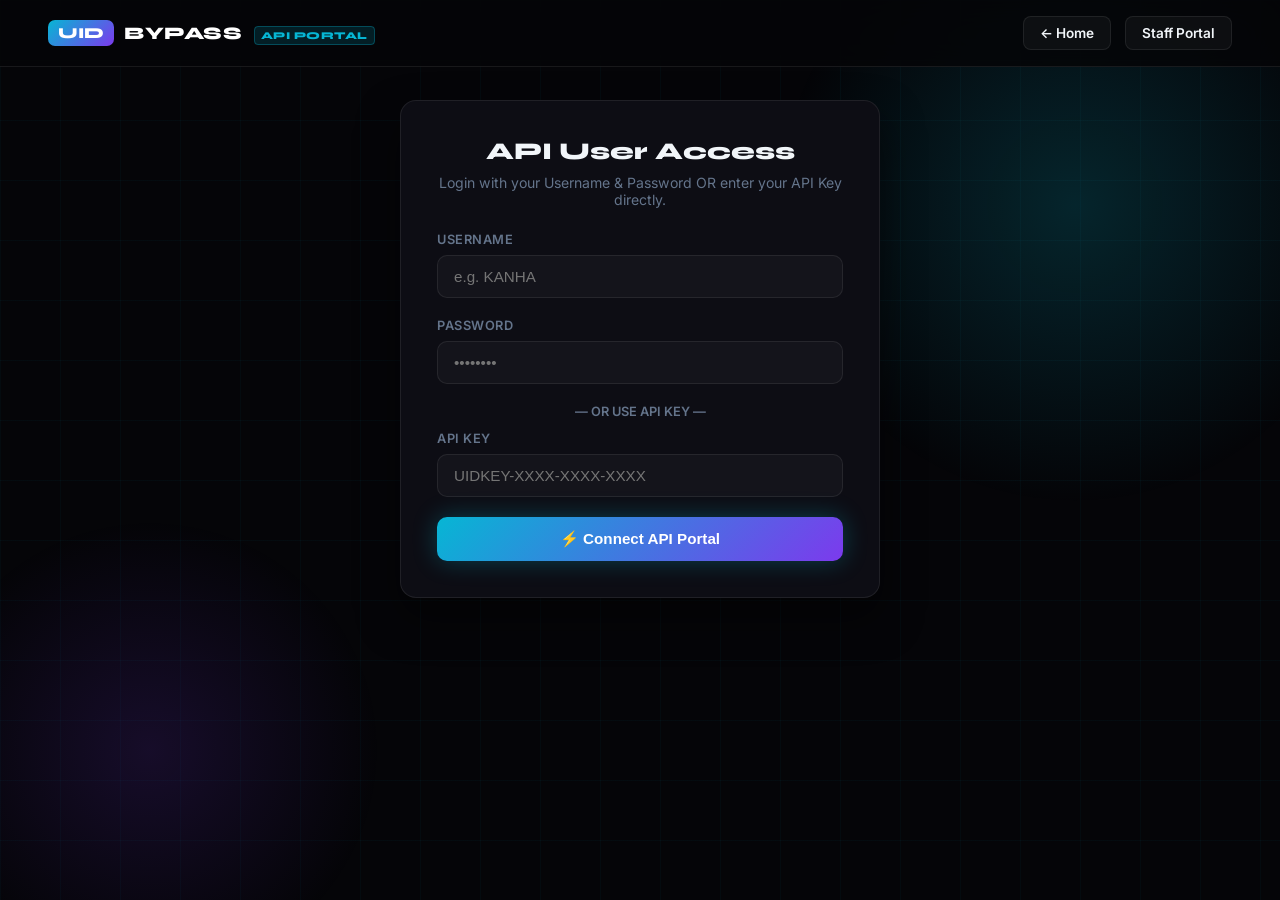
==== apiuser.html @ bf54b8b1 "Add apiuser.html portal, Netlify clean URL rules, and navbar link" ====
<!DOCTYPE html>
<html lang="en">
<head>
  <meta charset="UTF-8">
  <meta name="viewport" content="width=device-width, initial-scale=1.0">
  <title>API Portal — UID Bypass Registry</title>
  <link rel="preconnect" href="https://fonts.googleapis.com">
  <link href="https://fonts.googleapis.com/css2?family=Syne:wght@700;800;900&family=Inter:wght@400;500;600;700&family=JetBrains+Mono:wght@400;700&display=swap" rel="stylesheet">
  <script src="security.js"></script>
  <style>
    *, *::before, *::after { margin: 0; padding: 0; box-sizing: border-box; }

    :root {
      --bg: #050508;
      --card: #0d0d14;
      --card-hover: #111120;
      --border: rgba(255,255,255,0.08);
      --purple: #7c3aed;
      --purple-light: #a855f7;
      --cyan: #06b6d4;
      --green: #10b981;
      --red: #ef4444;
      --yellow: #f59e0b;
      --text: #f1f5f9;
      --muted: #64748b;
    }

    html, body { height: 100%; background: var(--bg); color: var(--text); font-family: 'Inter', sans-serif; overflow-x: hidden; }

    body::before {
      content: ''; position: fixed; inset: 0;
      background-image:
        linear-gradient(rgba(6,182,212,0.04) 1px, transparent 1px),
        linear-gradient(90deg, rgba(6,182,212,0.04) 1px, transparent 1px);
      background-size: 60px 60px;
      pointer-events: none; z-index: 0;
    }

    .blob1 {
      position: fixed; top: -120px; right: -120px;
      width: 650px; height: 650px; border-radius: 50%;
      background: radial-gradient(circle, rgba(6,182,212,0.18) 0%, transparent 65%);
      pointer-events: none; z-index: 0;
    }
    .blob2 {
      position: fixed; bottom: -100px; left: -100px;
      width: 500px; height: 500px; border-radius: 50%;
      background: radial-gradient(circle, rgba(124,58,237,0.15) 0%, transparent 65%);
      pointer-events: none; z-index: 0;
    }

    /* NAVBAR */
    .navbar {
      position: fixed; top: 0; left: 0; right: 0; z-index: 100;
      display: flex; align-items: center; justify-content: space-between;
      padding: 16px 48px; border-bottom: 1px solid var(--border);
      background: rgba(5,5,8,0.85); backdrop-filter: blur(20px);
    }
    .brand { display: flex; align-items: center; gap: 10px; text-decoration: none; }
    .brand-box {
      background: linear-gradient(135deg, var(--cyan), var(--purple));
      color: #fff; font-family: 'Syne', sans-serif; font-weight: 900;
      font-size: 0.95rem; padding: 4px 10px; border-radius: 7px;
    }
    .brand-text { font-family: 'Syne', sans-serif; font-weight: 800; font-size: 1.1rem; color: #fff; letter-spacing: 0.5px; }

    .nav-right { display: flex; align-items: center; gap: 14px; }
    .btn-ghost {
      display: inline-flex; align-items: center; gap: 6px;
      padding: 8px 16px; border-radius: 8px; border: 1px solid var(--border);
      background: rgba(255,255,255,0.04); color: var(--text);
      font-size: 0.85rem; font-weight: 600; text-decoration: none; transition: all 0.2s;
    }
    .btn-ghost:hover { border-color: rgba(255,255,255,0.2); background: rgba(255,255,255,0.08); }

    /* LAYOUT */
    .container {
      position: relative; z-index: 1;
      max-width: 1100px; margin: 100px auto 40px; padding: 0 24px;
    }

    .page-title {
      font-family: 'Syne', sans-serif; font-size: 2.2rem; font-weight: 900;
      background: linear-gradient(135deg, #fff 40%, var(--cyan));
      -webkit-background-clip: text; -webkit-text-fill-color: transparent;
      margin-bottom: 8px;
    }
    .page-subtitle { color: var(--muted); font-size: 0.95rem; margin-bottom: 32px; }

    /* LOGIN CARD */
    .auth-card {
      max-width: 480px; margin: 40px auto;
      background: var(--card); border: 1px solid var(--border);
      border-radius: 16px; padding: 36px;
      box-shadow: 0 20px 40px rgba(0,0,0,0.5);
    }
    .auth-title { font-family: 'Syne', sans-serif; font-size: 1.5rem; font-weight: 800; margin-bottom: 8px; text-align: center; }
    .auth-desc { color: var(--muted); font-size: 0.88rem; text-align: center; margin-bottom: 24px; }

    .form-group { margin-bottom: 20px; }
    .form-label { display: block; font-size: 0.8rem; font-weight: 600; color: var(--muted); text-transform: uppercase; letter-spacing: 0.5px; margin-bottom: 8px; }
    .form-input {
      width: 100%; padding: 12px 16px; border-radius: 10px;
      border: 1px solid var(--border); background: rgba(255,255,255,0.03);
      color: #fff; font-size: 0.95rem; outline: none; transition: all 0.2s;
    }
    .form-input:focus { border-color: var(--cyan); box-shadow: 0 0 16px rgba(6,182,212,0.2); }

    .btn-submit {
      width: 100%; padding: 13px; border-radius: 10px; border: none;
      background: linear-gradient(135deg, var(--cyan), var(--purple));
      color: #fff; font-weight: 700; font-size: 0.95rem; cursor: pointer;
      display: flex; align-items: center; justify-content: center; gap: 8px;
      transition: all 0.2s; box-shadow: 0 0 24px rgba(6,182,212,0.3);
    }
    .btn-submit:hover { opacity: 0.92; transform: translateY(-1px); }

    /* DASHBOARD PANEL */
    .dashboard-panel { display: none; }

    .stats-grid {
      display: grid; grid-template-columns: repeat(auto-fit, minmax(220px, 1fr));
      gap: 16px; margin-bottom: 24px;
    }
    .stat-card {
      background: var(--card); border: 1px solid var(--border);
      border-radius: 14px; padding: 20px;
    }
    .stat-val { font-family: 'Syne', sans-serif; font-size: 1.8rem; font-weight: 800; color: var(--cyan); }
    .stat-lbl { color: var(--muted); font-size: 0.8rem; font-weight: 600; text-transform: uppercase; margin-top: 4px; }

    /* API KEY BOX */
    .key-box {
      background: var(--card); border: 1px solid var(--border);
      border-radius: 14px; padding: 24px; margin-bottom: 24px;
    }
    .key-display {
      display: flex; align-items: center; gap: 12px;
      background: #050508; border: 1px solid var(--border);
      border-radius: 10px; padding: 12px 16px; margin: 14px 0;
    }
    .key-code {
      font-family: 'JetBrains Mono', monospace; font-size: 1.1rem;
      color: var(--cyan); letter-spacing: 1px; flex: 1; word-break: break-all;
    }
    .btn-action {
      padding: 8px 16px; border-radius: 8px; border: 1px solid var(--border);
      background: rgba(255,255,255,0.05); color: #fff; font-size: 0.82rem; font-weight: 600;
      cursor: pointer; transition: all 0.2s; display: inline-flex; align-items: center; gap: 6px;
    }
    .btn-action:hover { background: rgba(255,255,255,0.12); }
    .btn-danger { background: rgba(239,68,68,0.15); border-color: rgba(239,68,68,0.3); color: var(--red); }
    .btn-danger:hover { background: rgba(239,68,68,0.3); }

    /* CODE SANDBOX & DOCS */
    .tabs { display: flex; gap: 8px; margin-bottom: 16px; }
    .tab-btn {
      padding: 8px 18px; border-radius: 8px; border: 1px solid var(--border);
      background: rgba(255,255,255,0.03); color: var(--muted); font-size: 0.85rem; font-weight: 600;
      cursor: pointer; transition: all 0.2s;
    }
    .tab-btn.active { background: var(--cyan); color: #000; border-color: var(--cyan); font-weight: 700; }

    .code-block {
      background: #040406; border: 1px solid var(--border); border-radius: 12px;
      padding: 16px 20px; font-family: 'JetBrains Mono', monospace; font-size: 0.85rem;
      color: #a7f3d0; overflow-x: auto; white-space: pre-wrap; margin-bottom: 24px;
    }

    /* TABLE */
    .table-container {
      background: var(--card); border: 1px solid var(--border);
      border-radius: 14px; overflow: hidden; margin-top: 24px;
    }
    table { width: 100%; border-collapse: collapse; text-align: left; }
    th { background: rgba(255,255,255,0.02); padding: 14px 18px; font-size: 0.78rem; color: var(--muted); text-transform: uppercase; border-bottom: 1px solid var(--border); }
    td { padding: 14px 18px; font-size: 0.88rem; border-bottom: 1px solid rgba(255,255,255,0.03); }

    .alert { padding: 12px 16px; border-radius: 8px; font-size: 0.88rem; margin-bottom: 16px; display: none; }
    .alert-ok { background: rgba(16,185,129,0.15); border: 1px solid rgba(16,185,129,0.3); color: var(--green); }
    .alert-err { background: rgba(239,68,68,0.15); border: 1px solid rgba(239,68,68,0.3); color: var(--red); }
  </style>
</head>
<body>

<div class="blob1"></div>
<div class="blob2"></div>

<!-- NAVBAR -->
<nav class="navbar">
  <a href="/" class="brand">
    <div class="brand-box">UID</div>
    <span class="brand-text">BYPASS <span style="font-size:0.65rem;color:var(--cyan);background:rgba(6,182,212,0.15);border:1px solid rgba(6,182,212,0.3);padding:2px 6px;border-radius:4px;margin-left:6px;">API PORTAL</span></span>
  </a>
  <div class="nav-right">
    <a href="/" class="btn-ghost">← Home</a>
    <a href="login" class="btn-ghost">Staff Portal</a>
    <button id="logoutBtn" onclick="apiLogout()" class="btn-ghost" style="display:none;color:var(--red);border-color:rgba(239,68,68,0.3);">Logout →</button>
  </div>
</nav>

<!-- MAIN CONTAINER -->
<div class="container">

  <!-- AUTH SECTION (Show if not logged in) -->
  <div id="authSection" class="auth-card">
    <div class="auth-title">API User Access</div>
    <div class="auth-desc">Login with your Username & Password OR enter your API Key directly.</div>

    <div id="authAlert" class="alert alert-err"></div>

    <form onsubmit="handleApiLogin(event)">
      <div class="form-group">
        <label class="form-label">Username</label>
        <input type="text" id="apiUsername" class="form-input" placeholder="e.g. KANHA">
      </div>

      <div class="form-group">
        <label class="form-label">Password</label>
        <input type="password" id="apiPassword" class="form-input" placeholder="••••••••">
      </div>

      <div style="text-align:center;color:var(--muted);font-size:0.8rem;margin:12px 0;font-weight:600;">— OR USE API KEY —</div>

      <div class="form-group">
        <label class="form-label">API Key</label>
        <input type="text" id="apiKeyInput" class="form-input" placeholder="UIDKEY-XXXX-XXXX-XXXX">
      </div>

      <button type="submit" id="apiLoginBtn" class="btn-submit">
        ⚡ Connect API Portal
      </button>
    </form>
  </div>

  <!-- DASHBOARD PANEL (Show if logged in) -->
  <div id="dashboardSection" class="dashboard-panel">
    <div class="page-title">API Application Dashboard</div>
    <div class="page-subtitle">Manage your API Key, test external endpoints, and push UIDs directly to GTC & local database.</div>

    <div id="dashAlert" class="alert alert-ok"></div>

    <!-- STATS -->
    <div class="stats-grid">
      <div class="stat-card">
        <div class="stat-val" id="apiUserTag">---</div>
        <div class="stat-lbl">API User</div>
      </div>
      <div class="stat-card">
        <div class="stat-val" id="apiRoleTag">---</div>
        <div class="stat-lbl">Access Role</div>
      </div>
      <div class="stat-card">
        <div class="stat-val" id="apiCreditsTag">---</div>
        <div class="stat-lbl">Available Credits</div>
      </div>
      <div class="stat-card">
        <div class="stat-val" id="apiUidCountTag">0</div>
        <div class="stat-lbl">Active API Whitelists</div>
      </div>
    </div>

    <!-- API KEY MANAGEMENT -->
    <div class="key-box">
      <div style="display:flex;justify-content:space-between;align-items:center;">
        <div>
          <h3 style="font-family:'Syne',sans-serif;font-size:1.2rem;">🔑 Your Secret API Key</h3>
          <p style="color:var(--muted);font-size:0.85rem;margin-top:2px;">Use this API Key in external software, Python bots, or cURL requests to push UIDs automatically.</p>
        </div>
      </div>

      <div class="key-display">
        <span id="keyText" class="key-code">••••••••••••••••••••••••••••</span>
        <button onclick="toggleKeyVisibility()" class="btn-action" id="toggleKeyBtn">👁️ Show</button>
        <button onclick="copyApiKey()" class="btn-action">📋 Copy</button>
      </div>

      <div style="display:flex;gap:12px;margin-top:16px;">
        <button onclick="resetApiKey()" class="btn-action" style="color:var(--yellow);border-color:rgba(245,158,11,0.3);">🔄 Reset API Key</button>
        <button onclick="resetAllData()" class="btn-action btn-danger">🗑️ Reset All My Whitelist Data</button>
      </div>
    </div>

    <!-- CODE SNIPPET INTEGRATION -->
    <div class="key-box">
      <h3 style="font-family:'Syne',sans-serif;font-size:1.2rem;margin-bottom:6px;">⚡ External Integration Documentation</h3>
      <p style="color:var(--muted);font-size:0.85rem;margin-bottom:16px;">Push UIDs directly to your website & GTC API from any application or script.</p>

      <div class="tabs">
        <button onclick="switchTab('curl')" class="tab-btn active" id="tab-curl">cURL (Terminal)</button>
        <button onclick="switchTab('python')" class="tab-btn" id="tab-python">Python</button>
        <button onclick="switchTab('nodejs')" class="tab-btn" id="tab-nodejs">Node.js</button>
      </div>

      <div id="code-curl" class="code-block">curl -X POST "https://uidbackend.onrender.com/api/v1/whitelist/add" \
  -H "Content-Type: application/json" \
  -H "X-API-KEY: <YOUR_API_KEY>" \
  -d '{"account_id": "15855920849", "for_days": 30}'</div>

      <div id="code-python" class="code-block" style="display:none;">import requests

url = "https://uidbackend.onrender.com/api/v1/whitelist/add"
headers = {
    "Content-Type": "application/json",
    "X-API-KEY": "<YOUR_API_KEY>"
}
payload = {
    "account_id": "15855920849",
    "for_days": 30
}

response = requests.post(url, json=payload, headers=headers)
print(response.json())</div>

      <div id="code-nodejs" class="code-block" style="display:none;">const response = await fetch("https://uidbackend.onrender.com/api/v1/whitelist/add", {
  method: "POST",
  headers: {
    "Content-Type": "application/json",
    "X-API-KEY": "<YOUR_API_KEY>"
  },
  body: JSON.stringify({
    account_id: "15855920849",
    for_days: 30
  })
});
const data = await response.json();
console.log(data);</div>
    </div>

    <!-- WHITELIST RECORDS TABLE -->
    <div class="table-container">
      <div style="padding:18px 24px;border-bottom:1px solid var(--border);display:flex;justify-content:space-between;align-items:center;">
        <h3 style="font-family:'Syne',sans-serif;font-size:1.1rem;">📋 UIDs Whitelisted via Your API</h3>
        <button onclick="loadApiUserData()" class="btn-action">🔄 Refresh List</button>
      </div>

      <table>
        <thead>
          <tr>
            <th>Account UID</th>
            <th>Duration</th>
            <th>Added Time</th>
            <th>Expiry Date</th>
            <th>Status</th>
          </tr>
        </thead>
        <tbody id="apiWhitelistTableBody">
          <tr><td colspan="5" style="text-align:center;color:var(--muted);padding:24px;">Loading API records...</td></tr>
        </tbody>
      </table>
    </div>

  </div>

</div>

<script src="config.js"></script>
<script>
  const BACKEND_URL = (window.APP_CONFIG && window.APP_CONFIG.BACKEND_URL) || 'https://uidbackend.onrender.com/api';
  let CURRENT_API_KEY = '';
  let RAW_API_KEY = '';
  let IS_KEY_VISIBLE = false;

  document.addEventListener('DOMContentLoaded', () => {
    const token = localStorage.getItem('api_user_token');
    if (token) {
      loadApiUserData();
    }
  });

  async function handleApiLogin(e) {
    e.preventDefault();
    const btn = document.getElementById('apiLoginBtn');
    const alertEl = document.getElementById('authAlert');
    const username = document.getElementById('apiUsername').value.trim();
    const password = document.getElementById('apiPassword').value;
    const apiKey = document.getElementById('apiKeyInput').value.trim();

    alertEl.style.display = 'none';
    btn.disabled = true;
    btn.textContent = '⏳ Authenticating...';

    try {
      const res = await fetch(`${BACKEND_URL}/api-user/login`, {
        method: 'POST',
        headers: { 'Content-Type': 'application/json' },
        body: JSON.stringify({ username, password, api_key: apiKey })
      });
      const data = await res.json();

      if (data.success) {
        localStorage.setItem('api_user_token', data.token);
        localStorage.setItem('api_user_data', JSON.stringify(data.user));
        RAW_API_KEY = data.apiKey;
        loadApiUserData();
      } else {
        alertEl.textContent = `❌ ${data.message || 'Authentication failed'}`;
        alertEl.style.display = 'block';
      }
    } catch (err) {
      console.error(err);
      alertEl.textContent = '❌ Connection error connecting to backend.';
      alertEl.style.display = 'block';
    } finally {
      btn.disabled = false;
      btn.textContent = '⚡ Connect API Portal';
    }
  }

  async function loadApiUserData() {
    const token = localStorage.getItem('api_user_token');
    if (!token) return;

    try {
      const res = await fetch(`${BACKEND_URL}/api-user/me`, {
        headers: { 'Authorization': `Bearer ${token}` }
      });
      const data = await res.json();

      if (data.success) {
        document.getElementById('authSection').style.display = 'none';
        document.getElementById('dashboardSection').style.display = 'block';
        document.getElementById('logoutBtn').style.display = 'inline-flex';

        const u = data.user;
        RAW_API_KEY = u.api_key;
        renderKeyText();

        document.getElementById('apiUserTag').textContent = u.username;
        document.getElementById('apiRoleTag').textContent = u.role;
        document.getElementById('apiCreditsTag').textContent = u.role === 'ADMIN' ? 'UNLIMITED' : u.credits;
        document.getElementById('apiUidCountTag').textContent = data.whitelists ? data.whitelists.length : 0;

        renderTable(data.whitelists || []);
      } else {
        apiLogout();
      }
    } catch (err) {
      console.error(err);
    }
  }

  function renderKeyText() {
    const keyEl = document.getElementById('keyText');
    if (IS_KEY_VISIBLE) {
      keyEl.textContent = RAW_API_KEY;
    } else {
      keyEl.textContent = RAW_API_KEY ? RAW_API_KEY.substring(0, 7) + '-••••-••••-••••' : '••••••••••••••••••••••••••••';
    }
  }

  function toggleKeyVisibility() {
    IS_KEY_VISIBLE = !IS_KEY_VISIBLE;
    document.getElementById('toggleKeyBtn').textContent = IS_KEY_VISIBLE ? '🙈 Hide' : '👁️ Show';
    renderKeyText();
  }

  function copyApiKey() {
    if (!RAW_API_KEY) return;
    navigator.clipboard.writeText(RAW_API_KEY);
    alert('📋 API Key copied to clipboard!');
  }

  async function resetApiKey() {
    if (!confirm('⚠️ Are you sure you want to RESET your API Key?\n\nAny existing software using your old key will stop working until updated.')) return;
    const token = localStorage.getItem('api_user_token');
    try {
      const res = await fetch(`${BACKEND_URL}/api-user/reset-key`, {
        method: 'POST',
        headers: { 'Authorization': `Bearer ${token}` }
      });
      const data = await res.json();
      if (data.success) {
        RAW_API_KEY = data.apiKey;
        renderKeyText();
        showDashAlert(`✅ ${data.message}`);
      } else {
        alert(`❌ ${data.message}`);
      }
    } catch (err) {
      console.error(err);
    }
  }

  async function resetAllData() {
    if (!confirm('⚠️ DANGER: Are you sure you want to RESET ALL YOUR WHITELIST DATA?\n\nThis will remove all UIDs added by your account.')) return;
    const token = localStorage.getItem('api_user_token');
    try {
      const res = await fetch(`${BACKEND_URL}/api-user/reset-data`, {
        method: 'POST',
        headers: { 'Authorization': `Bearer ${token}` }
      });
      const data = await res.json();
      if (data.success) {
        showDashAlert(`🗑️ ${data.message}`);
        loadApiUserData();
      } else {
        alert(`❌ ${data.message}`);
      }
    } catch (err) {
      console.error(err);
    }
  }

  function renderTable(list) {
    const tbody = document.getElementById('apiWhitelistTableBody');
    if (list.length === 0) {
      tbody.innerHTML = `<tr><td colspan="5" style="text-align:center;color:var(--muted);padding:24px;">No whitelist records created via API yet.</td></tr>`;
      return;
    }
    tbody.innerHTML = list.map(item => `
      <tr>
        <td style="font-family:'JetBrains Mono',monospace;color:var(--cyan);font-weight:700;">${item.account_id}</td>
        <td>${item.for_days} Days</td>
        <td style="color:var(--muted);font-size:0.82rem;">${item.added_time}</td>
        <td style="color:var(--green);font-size:0.82rem;">${item.expiry_date}</td>
        <td><span style="background:rgba(16,185,129,0.15);color:var(--green);padding:3px 8px;border-radius:5px;font-weight:700;font-size:0.75rem;">ACTIVE</span></td>
      </tr>
    `).join('');
  }

  function switchTab(type) {
    ['curl', 'python', 'nodejs'].forEach(t => {
      document.getElementById(`code-${t}`).style.display = t === type ? 'block' : 'none';
      document.getElementById(`tab-${t}`).className = t === type ? 'tab-btn active' : 'tab-btn';
    });
  }

  function showDashAlert(msg) {
    const el = document.getElementById('dashAlert');
    el.textContent = msg;
    el.style.display = 'block';
    setTimeout(() => { el.style.display = 'none'; }, 4000);
  }

  function apiLogout() {
    localStorage.removeItem('api_user_token');
    localStorage.removeItem('api_user_data');
    document.getElementById('authSection').style.display = 'block';
    document.getElementById('dashboardSection').style.display = 'none';
    document.getElementById('logoutBtn').style.display = 'none';
  }
</script>
</body>
</html>
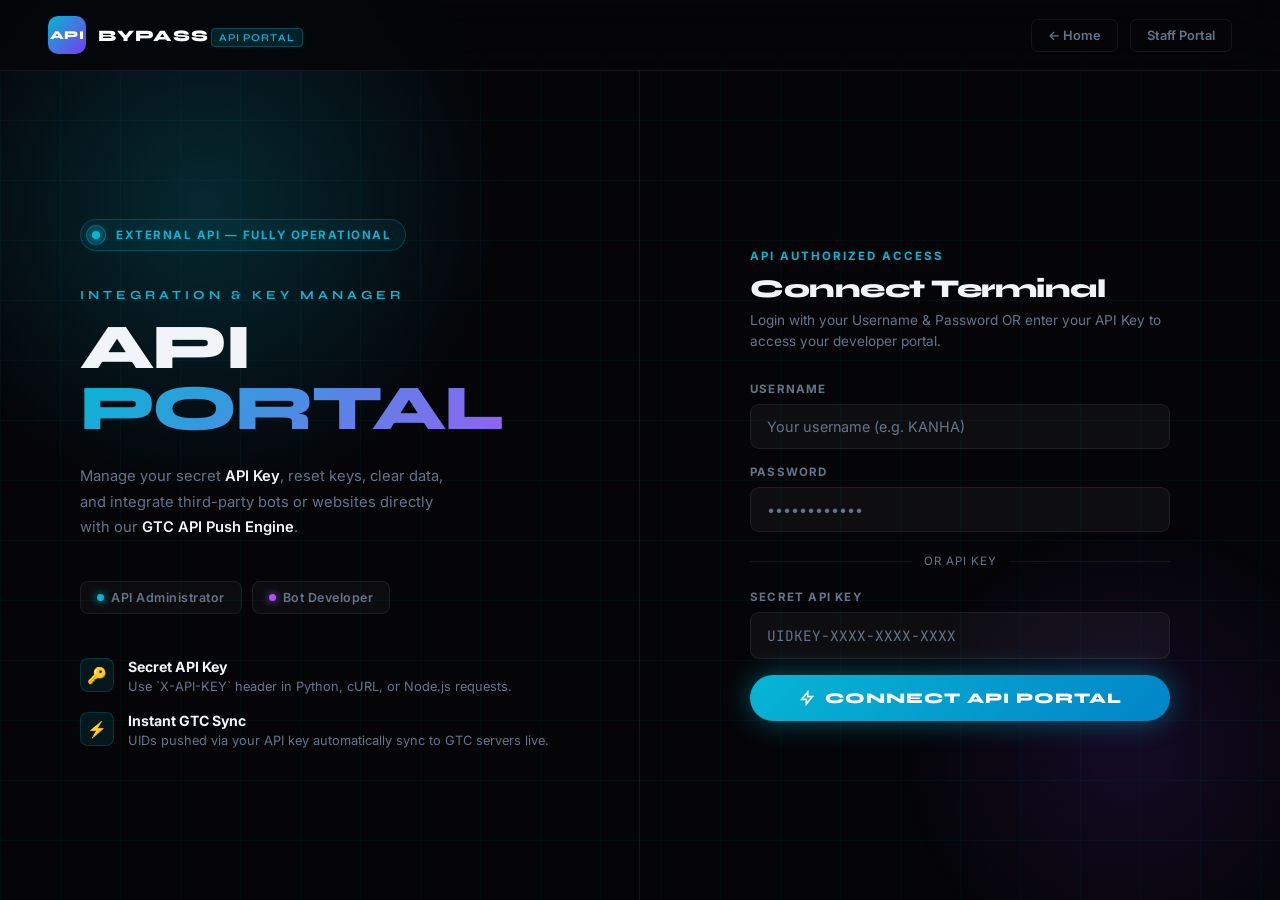
==== commit efe0935b: "Update apiuser.html with 1:1 Staff Portal Login UI design" ====
--- a/apiuser.html
+++ b/apiuser.html
@@ -12,9 +12,11 @@
 
     :root {
       --bg: #050508;
+      --sidebar-bg: #08080f;
       --card: #0d0d14;
       --card-hover: #111120;
-      --border: rgba(255,255,255,0.08);
+      --border: rgba(255,255,255,0.07);
+      --border-active: rgba(124,58,237,0.5);
       --purple: #7c3aed;
       --purple-light: #a855f7;
       --cyan: #06b6d4;
@@ -27,6 +29,7 @@
 
     html, body { height: 100%; background: var(--bg); color: var(--text); font-family: 'Inter', sans-serif; overflow-x: hidden; }
 
+    /* ── GRID BG ── */
     body::before {
       content: ''; position: fixed; inset: 0;
       background-image:
@@ -37,112 +40,178 @@
     }
 
     .blob1 {
-      position: fixed; top: -120px; right: -120px;
+      position: fixed; top: -120px; left: -120px;
       width: 650px; height: 650px; border-radius: 50%;
-      background: radial-gradient(circle, rgba(6,182,212,0.18) 0%, transparent 65%);
+      background: radial-gradient(circle, rgba(6,182,212,0.2) 0%, transparent 65%);
       pointer-events: none; z-index: 0;
     }
     .blob2 {
-      position: fixed; bottom: -100px; left: -100px;
+      position: fixed; bottom: -100px; right: -100px;
       width: 500px; height: 500px; border-radius: 50%;
-      background: radial-gradient(circle, rgba(124,58,237,0.15) 0%, transparent 65%);
+      background: radial-gradient(circle, rgba(124,58,237,0.13) 0%, transparent 65%);
       pointer-events: none; z-index: 0;
     }
 
-    /* NAVBAR */
+    /* ── NAVBAR ── */
     .navbar {
       position: fixed; top: 0; left: 0; right: 0; z-index: 100;
       display: flex; align-items: center; justify-content: space-between;
       padding: 16px 48px; border-bottom: 1px solid var(--border);
-      background: rgba(5,5,8,0.85); backdrop-filter: blur(20px);
-    }
-    .brand { display: flex; align-items: center; gap: 10px; text-decoration: none; }
-    .brand-box {
+      background: rgba(5,5,8,0.8); backdrop-filter: blur(20px);
+    }
+    .brand { display: flex; align-items: center; gap: 12px; text-decoration: none; }
+    .brand-hex {
+      width: 38px; height: 38px;
       background: linear-gradient(135deg, var(--cyan), var(--purple));
-      color: #fff; font-family: 'Syne', sans-serif; font-weight: 900;
-      font-size: 0.95rem; padding: 4px 10px; border-radius: 7px;
-    }
-    .brand-text { font-family: 'Syne', sans-serif; font-weight: 800; font-size: 1.1rem; color: #fff; letter-spacing: 0.5px; }
-
-    .nav-right { display: flex; align-items: center; gap: 14px; }
+      border-radius: 10px; display: flex; align-items: center; justify-content: center;
+      font-weight: 900; font-size: 0.75rem; color: #fff;
+      font-family: 'Syne', sans-serif; letter-spacing: 0.5px;
+    }
+    .brand-text { font-family: 'Syne', sans-serif; font-weight: 800; font-size: 1rem; color: #fff; letter-spacing: 1px; }
+    .brand-version {
+      font-size: 0.65rem; font-weight: 600; color: var(--cyan);
+      letter-spacing: 1px; background: rgba(6,182,212,0.15);
+      border: 1px solid rgba(6,182,212,0.3); padding: 2px 7px;
+      border-radius: 4px; margin-left: 2px;
+    }
+
     .btn-ghost {
-      display: inline-flex; align-items: center; gap: 6px;
-      padding: 8px 16px; border-radius: 8px; border: 1px solid var(--border);
-      background: rgba(255,255,255,0.04); color: var(--text);
-      font-size: 0.85rem; font-weight: 600; text-decoration: none; transition: all 0.2s;
-    }
-    .btn-ghost:hover { border-color: rgba(255,255,255,0.2); background: rgba(255,255,255,0.08); }
-
-    /* LAYOUT */
-    .container {
-      position: relative; z-index: 1;
-      max-width: 1100px; margin: 100px auto 40px; padding: 0 24px;
-    }
-
-    .page-title {
-      font-family: 'Syne', sans-serif; font-size: 2.2rem; font-weight: 900;
-      background: linear-gradient(135deg, #fff 40%, var(--cyan));
+      padding: 8px 16px; border-radius: 7px; border: 1px solid var(--border);
+      background: transparent; color: var(--muted); font-size: 0.8rem; font-weight: 600;
+      cursor: pointer; text-decoration: none; transition: all 0.2s;
+    }
+    .btn-ghost:hover { border-color: rgba(255,255,255,0.2); color: var(--text); background: rgba(255,255,255,0.04); }
+
+    /* ── PAGE ── */
+    .page {
+      position: relative; z-index: 1; min-height: 100vh;
+      display: grid; grid-template-columns: 1fr 1fr; align-items: stretch;
+      padding-top: 70px;
+    }
+
+    /* ── LEFT PANEL ── */
+    .left-panel {
+      display: flex; flex-direction: column; justify-content: center;
+      padding: 80px 64px 80px 80px; border-right: 1px solid var(--border);
+    }
+    .ticker {
+      display: inline-flex; align-items: center; gap: 10px;
+      padding: 5px 14px 5px 5px; border-radius: 99px;
+      border: 1px solid rgba(6,182,212,0.25); background: rgba(6,182,212,0.07);
+      color: var(--cyan); font-size: 0.72rem; font-weight: 700;
+      letter-spacing: 1.5px; text-transform: uppercase; margin-bottom: 36px;
+      width: fit-content;
+    }
+    .ticker-dot {
+      width: 20px; height: 20px; border-radius: 50%;
+      background: rgba(6,182,212,0.15); border: 1px solid rgba(6,182,212,0.4);
+      display: flex; align-items: center; justify-content: center;
+    }
+    .ticker-dot::before {
+      content: ''; width: 8px; height: 8px; border-radius: 50%;
+      background: var(--cyan); box-shadow: 0 0 10px var(--cyan);
+      animation: blink 2s infinite;
+    }
+    @keyframes blink { 0%,100%{opacity:1;} 50%{opacity:0.2;} }
+
+    .left-label {
+      font-family: 'Syne', sans-serif; font-size: 0.78rem; font-weight: 700;
+      letter-spacing: 4px; text-transform: uppercase; color: var(--cyan); margin-bottom: 16px;
+    }
+    .left-title {
+      font-family: 'Syne', sans-serif; font-size: clamp(3rem, 5vw, 4.8rem);
+      font-weight: 900; letter-spacing: -2px; line-height: 0.95; margin-bottom: 24px;
+    }
+    .left-title .w1 { display: block; color: var(--text); }
+    .left-title .w2 {
+      display: block;
+      background: linear-gradient(135deg, var(--cyan) 0%, var(--purple-light) 100%);
       -webkit-background-clip: text; -webkit-text-fill-color: transparent;
-      margin-bottom: 8px;
-    }
-    .page-subtitle { color: var(--muted); font-size: 0.95rem; margin-bottom: 32px; }
-
-    /* LOGIN CARD */
-    .auth-card {
-      max-width: 480px; margin: 40px auto;
-      background: var(--card); border: 1px solid var(--border);
-      border-radius: 16px; padding: 36px;
-      box-shadow: 0 20px 40px rgba(0,0,0,0.5);
-    }
-    .auth-title { font-family: 'Syne', sans-serif; font-size: 1.5rem; font-weight: 800; margin-bottom: 8px; text-align: center; }
-    .auth-desc { color: var(--muted); font-size: 0.88rem; text-align: center; margin-bottom: 24px; }
-
-    .form-group { margin-bottom: 20px; }
-    .form-label { display: block; font-size: 0.8rem; font-weight: 600; color: var(--muted); text-transform: uppercase; letter-spacing: 0.5px; margin-bottom: 8px; }
+      background-clip: text;
+    }
+
+    .left-desc { color: var(--muted); font-size: 0.92rem; line-height: 1.75; margin-bottom: 40px; max-width: 380px; }
+    .left-desc strong { color: var(--text); font-weight: 600; }
+
+    .role-pills { display: flex; flex-wrap: wrap; gap: 10px; }
+    .pill {
+      display: flex; align-items: center; gap: 7px; padding: 8px 16px; border-radius: 8px;
+      border: 1px solid var(--border); background: rgba(255,255,255,0.03);
+      font-size: 0.78rem; font-weight: 600; color: var(--muted); letter-spacing: 0.5px;
+    }
+    .pill-dot { width: 7px; height: 7px; border-radius: 50%; }
+    .admin-dot { background: var(--cyan); box-shadow: 0 0 8px var(--cyan); }
+    .seller-dot { background: var(--purple-light); box-shadow: 0 0 8px var(--purple-light); }
+
+    .feat-list { margin-top: 44px; display: flex; flex-direction: column; gap: 16px; }
+    .feat-row { display: flex; align-items: flex-start; gap: 14px; }
+    .feat-icon-sm {
+      width: 34px; height: 34px; flex-shrink: 0; border-radius: 8px;
+      background: rgba(6,182,212,0.1); border: 1px solid rgba(6,182,212,0.2);
+      display: flex; align-items: center; justify-content: center; font-size: 1rem;
+    }
+    .feat-info-title { font-weight: 700; font-size: 0.88rem; margin-bottom: 2px; }
+    .feat-info-desc { color: var(--muted); font-size: 0.8rem; line-height: 1.5; }
+
+    /* ── RIGHT PANEL (LOGIN FORM) ── */
+    .right-panel {
+      display: flex; flex-direction: column; justify-content: center; align-items: center;
+      padding: 80px 64px;
+    }
+    .login-card { width: 100%; max-width: 420px; }
+
+    .card-eyebrow {
+      font-size: 0.72rem; font-weight: 700; letter-spacing: 2px;
+      text-transform: uppercase; color: var(--cyan); margin-bottom: 10px;
+    }
+    .card-title { font-family: 'Syne', sans-serif; font-size: 1.6rem; font-weight: 900; margin-bottom: 6px; letter-spacing: -0.5px; }
+    .card-sub { color: var(--muted); font-size: 0.85rem; margin-bottom: 30px; line-height: 1.55; }
+
+    .alert { padding: 12px 14px; border-radius: 8px; font-size: 0.83rem; font-family: 'JetBrains Mono', monospace; margin-bottom: 18px; display: none; }
+    .alert-err { background: rgba(239,68,68,0.08); border: 1px solid rgba(239,68,68,0.25); color: #f87171; }
+    .alert-ok  { background: rgba(16,185,129,0.08); border: 1px solid rgba(16,185,129,0.25); color: #34d399; }
+
+    .form-group { margin-bottom: 16px; }
+    .form-label {
+      display: block; font-size: 0.72rem; font-weight: 700; letter-spacing: 1.2px;
+      text-transform: uppercase; color: var(--muted); margin-bottom: 8px;
+    }
     .form-input {
-      width: 100%; padding: 12px 16px; border-radius: 10px;
-      border: 1px solid var(--border); background: rgba(255,255,255,0.03);
-      color: #fff; font-size: 0.95rem; outline: none; transition: all 0.2s;
-    }
-    .form-input:focus { border-color: var(--cyan); box-shadow: 0 0 16px rgba(6,182,212,0.2); }
+      width: 100%; background: rgba(255,255,255,0.04); border: 1px solid var(--border);
+      border-radius: 9px; padding: 13px 16px; color: var(--text); font-size: 0.9rem;
+      font-family: 'Inter', sans-serif; outline: none; transition: border-color 0.2s, background 0.2s;
+    }
+    .form-input::placeholder { color: var(--muted); }
+    .form-input:focus { border-color: var(--cyan); background: rgba(6,182,212,0.06); }
 
     .btn-submit {
-      width: 100%; padding: 13px; border-radius: 10px; border: none;
-      background: linear-gradient(135deg, var(--cyan), var(--purple));
-      color: #fff; font-weight: 700; font-size: 0.95rem; cursor: pointer;
-      display: flex; align-items: center; justify-content: center; gap: 8px;
-      transition: all 0.2s; box-shadow: 0 0 24px rgba(6,182,212,0.3);
-    }
-    .btn-submit:hover { opacity: 0.92; transform: translateY(-1px); }
-
-    /* DASHBOARD PANEL */
-    .dashboard-panel { display: none; }
-
-    .stats-grid {
-      display: grid; grid-template-columns: repeat(auto-fit, minmax(220px, 1fr));
-      gap: 16px; margin-bottom: 24px;
-    }
-    .stat-card {
-      background: var(--card); border: 1px solid var(--border);
-      border-radius: 14px; padding: 20px;
-    }
+      width: 100%; padding: 14px;
+      background: linear-gradient(135deg, var(--cyan) 0%, #0284c7 100%);
+      color: #fff; border: none; border-radius: 99px; font-family: 'Syne', sans-serif;
+      font-size: 0.92rem; font-weight: 800; letter-spacing: 1px; text-transform: uppercase;
+      cursor: pointer; margin-top: 6px; transition: box-shadow 0.25s, transform 0.2s;
+      box-shadow: 0 0 28px rgba(6,182,212,0.45); display: flex; align-items: center; justify-content: center; gap: 10px;
+    }
+    .btn-submit:hover { box-shadow: 0 0 44px rgba(6,182,212,0.65); transform: translateY(-1px); }
+    .btn-submit:disabled { opacity: 0.5; cursor: not-allowed; transform: none; }
+
+    .divider { display: flex; align-items: center; gap: 12px; margin: 22px 0; }
+    .div-line { flex: 1; height: 1px; background: var(--border); }
+    .div-txt { font-size: 0.72rem; color: var(--muted); letter-spacing: 1px; text-transform: uppercase; }
+
+    /* ── DASHBOARD (AFTER LOGIN) ── */
+    .dashboard-panel { display: none; max-width: 1100px; margin: 100px auto 40px; padding: 0 24px; }
+    .stats-grid { display: grid; grid-template-columns: repeat(auto-fit, minmax(220px, 1fr)); gap: 16px; margin-bottom: 24px; }
+    .stat-card { background: var(--card); border: 1px solid var(--border); border-radius: 14px; padding: 20px; }
     .stat-val { font-family: 'Syne', sans-serif; font-size: 1.8rem; font-weight: 800; color: var(--cyan); }
     .stat-lbl { color: var(--muted); font-size: 0.8rem; font-weight: 600; text-transform: uppercase; margin-top: 4px; }
 
-    /* API KEY BOX */
-    .key-box {
-      background: var(--card); border: 1px solid var(--border);
-      border-radius: 14px; padding: 24px; margin-bottom: 24px;
-    }
+    .key-box { background: var(--card); border: 1px solid var(--border); border-radius: 14px; padding: 24px; margin-bottom: 24px; }
     .key-display {
-      display: flex; align-items: center; gap: 12px;
-      background: #050508; border: 1px solid var(--border);
-      border-radius: 10px; padding: 12px 16px; margin: 14px 0;
-    }
-    .key-code {
-      font-family: 'JetBrains Mono', monospace; font-size: 1.1rem;
-      color: var(--cyan); letter-spacing: 1px; flex: 1; word-break: break-all;
-    }
+      display: flex; align-items: center; gap: 12px; background: #050508;
+      border: 1px solid var(--border); border-radius: 10px; padding: 12px 16px; margin: 14px 0;
+    }
+    .key-code { font-family: 'JetBrains Mono', monospace; font-size: 1.1rem; color: var(--cyan); letter-spacing: 1px; flex: 1; word-break: break-all; }
     .btn-action {
       padding: 8px 16px; border-radius: 8px; border: 1px solid var(--border);
       background: rgba(255,255,255,0.05); color: #fff; font-size: 0.82rem; font-weight: 600;
@@ -152,7 +221,6 @@
     .btn-danger { background: rgba(239,68,68,0.15); border-color: rgba(239,68,68,0.3); color: var(--red); }
     .btn-danger:hover { background: rgba(239,68,68,0.3); }
 
-    /* CODE SANDBOX & DOCS */
     .tabs { display: flex; gap: 8px; margin-bottom: 16px; }
     .tab-btn {
       padding: 8px 18px; border-radius: 8px; border: 1px solid var(--border);
@@ -167,18 +235,16 @@
       color: #a7f3d0; overflow-x: auto; white-space: pre-wrap; margin-bottom: 24px;
     }
 
-    /* TABLE */
-    .table-container {
-      background: var(--card); border: 1px solid var(--border);
-      border-radius: 14px; overflow: hidden; margin-top: 24px;
-    }
+    .table-container { background: var(--card); border: 1px solid var(--border); border-radius: 14px; overflow: hidden; margin-top: 24px; }
     table { width: 100%; border-collapse: collapse; text-align: left; }
     th { background: rgba(255,255,255,0.02); padding: 14px 18px; font-size: 0.78rem; color: var(--muted); text-transform: uppercase; border-bottom: 1px solid var(--border); }
     td { padding: 14px 18px; font-size: 0.88rem; border-bottom: 1px solid rgba(255,255,255,0.03); }
 
-    .alert { padding: 12px 16px; border-radius: 8px; font-size: 0.88rem; margin-bottom: 16px; display: none; }
-    .alert-ok { background: rgba(16,185,129,0.15); border: 1px solid rgba(16,185,129,0.3); color: var(--green); }
-    .alert-err { background: rgba(239,68,68,0.15); border: 1px solid rgba(239,68,68,0.3); color: var(--red); }
+    @media (max-width: 900px) {
+      .page { grid-template-columns: 1fr; }
+      .left-panel { display: none; }
+      .right-panel { padding: 40px 24px; }
+    }
   </style>
 </head>
 <body>
@@ -189,115 +255,161 @@
 <!-- NAVBAR -->
 <nav class="navbar">
   <a href="/" class="brand">
-    <div class="brand-box">UID</div>
-    <span class="brand-text">BYPASS <span style="font-size:0.65rem;color:var(--cyan);background:rgba(6,182,212,0.15);border:1px solid rgba(6,182,212,0.3);padding:2px 6px;border-radius:4px;margin-left:6px;">API PORTAL</span></span>
+    <div class="brand-hex">API</div>
+    <span class="brand-text">BYPASS<span class="brand-version">API PORTAL</span></span>
   </a>
-  <div class="nav-right">
+  <div style="display:flex;align-items:center;gap:12px;">
     <a href="/" class="btn-ghost">← Home</a>
     <a href="login" class="btn-ghost">Staff Portal</a>
     <button id="logoutBtn" onclick="apiLogout()" class="btn-ghost" style="display:none;color:var(--red);border-color:rgba(239,68,68,0.3);">Logout →</button>
   </div>
 </nav>
 
-<!-- MAIN CONTAINER -->
-<div class="container">
-
-  <!-- AUTH SECTION (Show if not logged in) -->
-  <div id="authSection" class="auth-card">
-    <div class="auth-title">API User Access</div>
-    <div class="auth-desc">Login with your Username & Password OR enter your API Key directly.</div>
-
-    <div id="authAlert" class="alert alert-err"></div>
-
-    <form onsubmit="handleApiLogin(event)">
-      <div class="form-group">
-        <label class="form-label">Username</label>
-        <input type="text" id="apiUsername" class="form-input" placeholder="e.g. KANHA">
-      </div>
-
-      <div class="form-group">
-        <label class="form-label">Password</label>
-        <input type="password" id="apiPassword" class="form-input" placeholder="••••••••">
-      </div>
-
-      <div style="text-align:center;color:var(--muted);font-size:0.8rem;margin:12px 0;font-weight:600;">— OR USE API KEY —</div>
-
-      <div class="form-group">
-        <label class="form-label">API Key</label>
-        <input type="text" id="apiKeyInput" class="form-input" placeholder="UIDKEY-XXXX-XXXX-XXXX">
-      </div>
-
-      <button type="submit" id="apiLoginBtn" class="btn-submit">
-        ⚡ Connect API Portal
-      </button>
-    </form>
-  </div>
-
-  <!-- DASHBOARD PANEL (Show if logged in) -->
-  <div id="dashboardSection" class="dashboard-panel">
-    <div class="page-title">API Application Dashboard</div>
-    <div class="page-subtitle">Manage your API Key, test external endpoints, and push UIDs directly to GTC & local database.</div>
-
-    <div id="dashAlert" class="alert alert-ok"></div>
-
-    <!-- STATS -->
-    <div class="stats-grid">
-      <div class="stat-card">
-        <div class="stat-val" id="apiUserTag">---</div>
-        <div class="stat-lbl">API User</div>
-      </div>
-      <div class="stat-card">
-        <div class="stat-val" id="apiRoleTag">---</div>
-        <div class="stat-lbl">Access Role</div>
-      </div>
-      <div class="stat-card">
-        <div class="stat-val" id="apiCreditsTag">---</div>
-        <div class="stat-lbl">Available Credits</div>
-      </div>
-      <div class="stat-card">
-        <div class="stat-val" id="apiUidCountTag">0</div>
-        <div class="stat-lbl">Active API Whitelists</div>
-      </div>
-    </div>
-
-    <!-- API KEY MANAGEMENT -->
-    <div class="key-box">
-      <div style="display:flex;justify-content:space-between;align-items:center;">
+<!-- SPLIT LOGIN LAYOUT (BEFORE LOGIN) -->
+<div id="authSection" class="page">
+  <!-- LEFT PANEL -->
+  <div class="left-panel">
+    <div class="ticker">
+      <div class="ticker-dot"></div>
+      EXTERNAL API — FULLY OPERATIONAL
+    </div>
+
+    <div class="left-label">Integration & Key Manager</div>
+    <h1 class="left-title">
+      <span class="w1">API</span>
+      <span class="w2">PORTAL</span>
+    </h1>
+    <p class="left-desc">
+      Manage your secret <strong>API Key</strong>, reset keys, clear data, and integrate third-party bots or websites directly with our <strong>GTC API Push Engine</strong>.
+    </p>
+
+    <div class="role-pills">
+      <div class="pill"><span class="pill-dot admin-dot"></span>API Administrator</div>
+      <div class="pill"><span class="pill-dot seller-dot"></span>Bot Developer</div>
+    </div>
+
+    <div class="feat-list">
+      <div class="feat-row">
+        <div class="feat-icon-sm">🔑</div>
         <div>
-          <h3 style="font-family:'Syne',sans-serif;font-size:1.2rem;">🔑 Your Secret API Key</h3>
-          <p style="color:var(--muted);font-size:0.85rem;margin-top:2px;">Use this API Key in external software, Python bots, or cURL requests to push UIDs automatically.</p>
+          <div class="feat-info-title">Secret API Key</div>
+          <div class="feat-info-desc">Use `X-API-KEY` header in Python, cURL, or Node.js requests.</div>
         </div>
       </div>
-
-      <div class="key-display">
-        <span id="keyText" class="key-code">••••••••••••••••••••••••••••</span>
-        <button onclick="toggleKeyVisibility()" class="btn-action" id="toggleKeyBtn">👁️ Show</button>
-        <button onclick="copyApiKey()" class="btn-action">📋 Copy</button>
+      <div class="feat-row">
+        <div class="feat-icon-sm">⚡</div>
+        <div>
+          <div class="feat-info-title">Instant GTC Sync</div>
+          <div class="feat-info-desc">UIDs pushed via your API key automatically sync to GTC servers live.</div>
+        </div>
       </div>
-
-      <div style="display:flex;gap:12px;margin-top:16px;">
-        <button onclick="resetApiKey()" class="btn-action" style="color:var(--yellow);border-color:rgba(245,158,11,0.3);">🔄 Reset API Key</button>
-        <button onclick="resetAllData()" class="btn-action btn-danger">🗑️ Reset All My Whitelist Data</button>
+    </div>
+  </div>
+
+  <!-- RIGHT PANEL (LOGIN CARD) -->
+  <div class="right-panel">
+    <div class="login-card">
+      <div class="card-eyebrow">API Authorized Access</div>
+      <div class="card-title">Connect Terminal</div>
+      <div class="card-sub">Login with your Username & Password OR enter your API Key to access your developer portal.</div>
+
+      <div id="authAlert" class="alert alert-err"></div>
+
+      <form onsubmit="handleApiLogin(event)">
+        <div class="form-group">
+          <label class="form-label" for="apiUsername">Username</label>
+          <input type="text" id="apiUsername" class="form-input" placeholder="Your username (e.g. KANHA)" autocomplete="username">
+        </div>
+        <div class="form-group">
+          <label class="form-label" for="apiPassword">Password</label>
+          <input type="password" id="apiPassword" class="form-input" placeholder="••••••••••••" autocomplete="current-password">
+        </div>
+
+        <div class="divider">
+          <div class="div-line"></div>
+          <span class="div-txt">OR API KEY</span>
+          <div class="div-line"></div>
+        </div>
+
+        <div class="form-group">
+          <label class="form-label" for="apiKeyInput">Secret API Key</label>
+          <input type="text" id="apiKeyInput" class="form-input" placeholder="UIDKEY-XXXX-XXXX-XXXX" style="font-family:'JetBrains Mono',monospace;">
+        </div>
+
+        <button type="submit" id="apiLoginBtn" class="btn-submit">
+          <svg width="16" height="16" viewBox="0 0 24 24" fill="none" stroke="currentColor" stroke-width="2.5"><path d="M13 10V3L4 14h7v7l9-11h-7z"/></svg>
+          Connect API Portal
+        </button>
+      </form>
+    </div>
+  </div>
+</div>
+
+<!-- DASHBOARD PANEL (AFTER LOGIN) -->
+<div id="dashboardSection" class="dashboard-panel">
+  <div style="font-family:'Syne',sans-serif;font-size:2.2rem;font-weight:900;background:linear-gradient(135deg,#fff 40%,var(--cyan));-webkit-background-clip:text;-webkit-text-fill-color:transparent;margin-bottom:8px;">API Developer Dashboard</div>
+  <div style="color:var(--muted);font-size:0.95rem;margin-bottom:32px;">Manage your API Key, test external endpoints, and push UIDs directly to GTC & local database.</div>
+
+  <div id="dashAlert" class="alert alert-ok"></div>
+
+  <!-- STATS -->
+  <div class="stats-grid">
+    <div class="stat-card">
+      <div class="stat-val" id="apiUserTag">---</div>
+      <div class="stat-lbl">API User</div>
+    </div>
+    <div class="stat-card">
+      <div class="stat-val" id="apiRoleTag">---</div>
+      <div class="stat-lbl">Access Role</div>
+    </div>
+    <div class="stat-card">
+      <div class="stat-val" id="apiCreditsTag">---</div>
+      <div class="stat-lbl">Available Credits</div>
+    </div>
+    <div class="stat-card">
+      <div class="stat-val" id="apiUidCountTag">0</div>
+      <div class="stat-lbl">Active API Whitelists</div>
+    </div>
+  </div>
+
+  <!-- API KEY MANAGEMENT -->
+  <div class="key-box">
+    <div style="display:flex;justify-content:space-between;align-items:center;">
+      <div>
+        <h3 style="font-family:'Syne',sans-serif;font-size:1.2rem;">🔑 Secret API Key</h3>
+        <p style="color:var(--muted);font-size:0.85rem;margin-top:2px;">Use this API Key in external software, Python bots, or cURL requests to push UIDs automatically.</p>
       </div>
     </div>
 
-    <!-- CODE SNIPPET INTEGRATION -->
-    <div class="key-box">
-      <h3 style="font-family:'Syne',sans-serif;font-size:1.2rem;margin-bottom:6px;">⚡ External Integration Documentation</h3>
-      <p style="color:var(--muted);font-size:0.85rem;margin-bottom:16px;">Push UIDs directly to your website & GTC API from any application or script.</p>
-
-      <div class="tabs">
-        <button onclick="switchTab('curl')" class="tab-btn active" id="tab-curl">cURL (Terminal)</button>
-        <button onclick="switchTab('python')" class="tab-btn" id="tab-python">Python</button>
-        <button onclick="switchTab('nodejs')" class="tab-btn" id="tab-nodejs">Node.js</button>
-      </div>
-
-      <div id="code-curl" class="code-block">curl -X POST "https://uidbackend.onrender.com/api/v1/whitelist/add" \
-  -H "Content-Type: application/json" \
-  -H "X-API-KEY: <YOUR_API_KEY>" \
-  -d '{"account_id": "15855920849", "for_days": 30}'</div>
-
-      <div id="code-python" class="code-block" style="display:none;">import requests
+    <div class="key-display">
+      <span id="keyText" class="key-code">••••••••••••••••••••••••••••</span>
+      <button onclick="toggleKeyVisibility()" class="btn-action" id="toggleKeyBtn">👁️ Show</button>
+      <button onclick="copyApiKey()" class="btn-action">📋 Copy</button>
+    </div>
+
+    <div style="display:flex;gap:12px;margin-top:16px;">
+      <button onclick="resetApiKey()" class="btn-action" style="color:var(--yellow);border-color:rgba(245,158,11,0.3);">🔄 Reset API Key</button>
+      <button onclick="resetAllData()" class="btn-action btn-danger">🗑️ Reset All My Whitelist Data</button>
+    </div>
+  </div>
+
+  <!-- CODE SNIPPET INTEGRATION -->
+  <div class="key-box">
+    <h3 style="font-family:'Syne',sans-serif;font-size:1.2rem;margin-bottom:6px;">⚡ External Integration Documentation</h3>
+    <p style="color:var(--muted);font-size:0.85rem;margin-bottom:16px;">Push UIDs directly to your website & GTC API from any application or script.</p>
+
+    <div class="tabs">
+      <button onclick="switchTab('curl')" class="tab-btn active" id="tab-curl">cURL (Terminal)</button>
+      <button onclick="switchTab('python')" class="tab-btn" id="tab-python">Python</button>
+      <button onclick="switchTab('nodejs')" class="tab-btn" id="tab-nodejs">Node.js</button>
+    </div>
+
+    <div id="code-curl" class="code-block">curl -X POST "https://uidbackend.onrender.com/api/v1/whitelist/add" \
+-H "Content-Type: application/json" \
+-H "X-API-KEY: <YOUR_API_KEY>" \
+-d '{"account_id": "15855920849", "for_days": 30}'</div>
+
+    <div id="code-python" class="code-block" style="display:none;">import requests
 
 url = "https://uidbackend.onrender.com/api/v1/whitelist/add"
 headers = {
@@ -312,7 +424,7 @@
 response = requests.post(url, json=payload, headers=headers)
 print(response.json())</div>
 
-      <div id="code-nodejs" class="code-block" style="display:none;">const response = await fetch("https://uidbackend.onrender.com/api/v1/whitelist/add", {
+    <div id="code-nodejs" class="code-block" style="display:none;">const response = await fetch("https://uidbackend.onrender.com/api/v1/whitelist/add", {
   method: "POST",
   headers: {
     "Content-Type": "application/json",
@@ -325,39 +437,35 @@
 });
 const data = await response.json();
 console.log(data);</div>
-    </div>
-
-    <!-- WHITELIST RECORDS TABLE -->
-    <div class="table-container">
-      <div style="padding:18px 24px;border-bottom:1px solid var(--border);display:flex;justify-content:space-between;align-items:center;">
-        <h3 style="font-family:'Syne',sans-serif;font-size:1.1rem;">📋 UIDs Whitelisted via Your API</h3>
-        <button onclick="loadApiUserData()" class="btn-action">🔄 Refresh List</button>
-      </div>
-
-      <table>
-        <thead>
-          <tr>
-            <th>Account UID</th>
-            <th>Duration</th>
-            <th>Added Time</th>
-            <th>Expiry Date</th>
-            <th>Status</th>
-          </tr>
-        </thead>
-        <tbody id="apiWhitelistTableBody">
-          <tr><td colspan="5" style="text-align:center;color:var(--muted);padding:24px;">Loading API records...</td></tr>
-        </tbody>
-      </table>
-    </div>
-
   </div>
 
+  <!-- WHITELIST RECORDS TABLE -->
+  <div class="table-container">
+    <div style="padding:18px 24px;border-bottom:1px solid var(--border);display:flex;justify-content:space-between;align-items:center;">
+      <h3 style="font-family:'Syne',sans-serif;font-size:1.1rem;">📋 UIDs Whitelisted via Your API</h3>
+      <button onclick="loadApiUserData()" class="btn-action">🔄 Refresh List</button>
+    </div>
+
+    <table>
+      <thead>
+        <tr>
+          <th>Account UID</th>
+          <th>Duration</th>
+          <th>Added Time</th>
+          <th>Expiry Date</th>
+          <th>Status</th>
+        </tr>
+      </thead>
+      <tbody id="apiWhitelistTableBody">
+        <tr><td colspan="5" style="text-align:center;color:var(--muted);padding:24px;">Loading API records...</td></tr>
+      </tbody>
+    </table>
+  </div>
 </div>
 
 <script src="config.js"></script>
 <script>
   const BACKEND_URL = (window.APP_CONFIG && window.APP_CONFIG.BACKEND_URL) || 'https://uidbackend.onrender.com/api';
-  let CURRENT_API_KEY = '';
   let RAW_API_KEY = '';
   let IS_KEY_VISIBLE = false;
 
@@ -378,7 +486,7 @@
 
     alertEl.style.display = 'none';
     btn.disabled = true;
-    btn.textContent = '⏳ Authenticating...';
+    btn.innerHTML = `<svg width="16" height="16" viewBox="0 0 24 24" fill="none" stroke="currentColor" stroke-width="2.5" style="animation:spin 0.8s linear infinite"><path d="M12 2v4M12 18v4M4.93 4.93l2.83 2.83M16.24 16.24l2.83 2.83M2 12h4M18 12h4M4.93 19.07l2.83-2.83M16.24 7.76l2.83-2.83"/></svg> Connecting...`;
 
     try {
       const res = await fetch(`${BACKEND_URL}/api-user/login`, {
@@ -396,14 +504,15 @@
       } else {
         alertEl.textContent = `❌ ${data.message || 'Authentication failed'}`;
         alertEl.style.display = 'block';
+        btn.disabled = false;
+        btn.innerHTML = `<svg width="16" height="16" viewBox="0 0 24 24" fill="none" stroke="currentColor" stroke-width="2.5"><path d="M13 10V3L4 14h7v7l9-11h-7z"/></svg> Connect API Portal`;
       }
     } catch (err) {
       console.error(err);
       alertEl.textContent = '❌ Connection error connecting to backend.';
       alertEl.style.display = 'block';
-    } finally {
       btn.disabled = false;
-      btn.textContent = '⚡ Connect API Portal';
+      btn.innerHTML = `<svg width="16" height="16" viewBox="0 0 24 24" fill="none" stroke="currentColor" stroke-width="2.5"><path d="M13 10V3L4 14h7v7l9-11h-7z"/></svg> Connect API Portal`;
     }
   }
 
@@ -536,10 +645,13 @@
   function apiLogout() {
     localStorage.removeItem('api_user_token');
     localStorage.removeItem('api_user_data');
-    document.getElementById('authSection').style.display = 'block';
+    document.getElementById('authSection').style.display = 'grid';
     document.getElementById('dashboardSection').style.display = 'none';
     document.getElementById('logoutBtn').style.display = 'none';
   }
 </script>
+<style>
+  @keyframes spin { from{transform:rotate(0deg)} to{transform:rotate(360deg)} }
+</style>
 </body>
 </html>
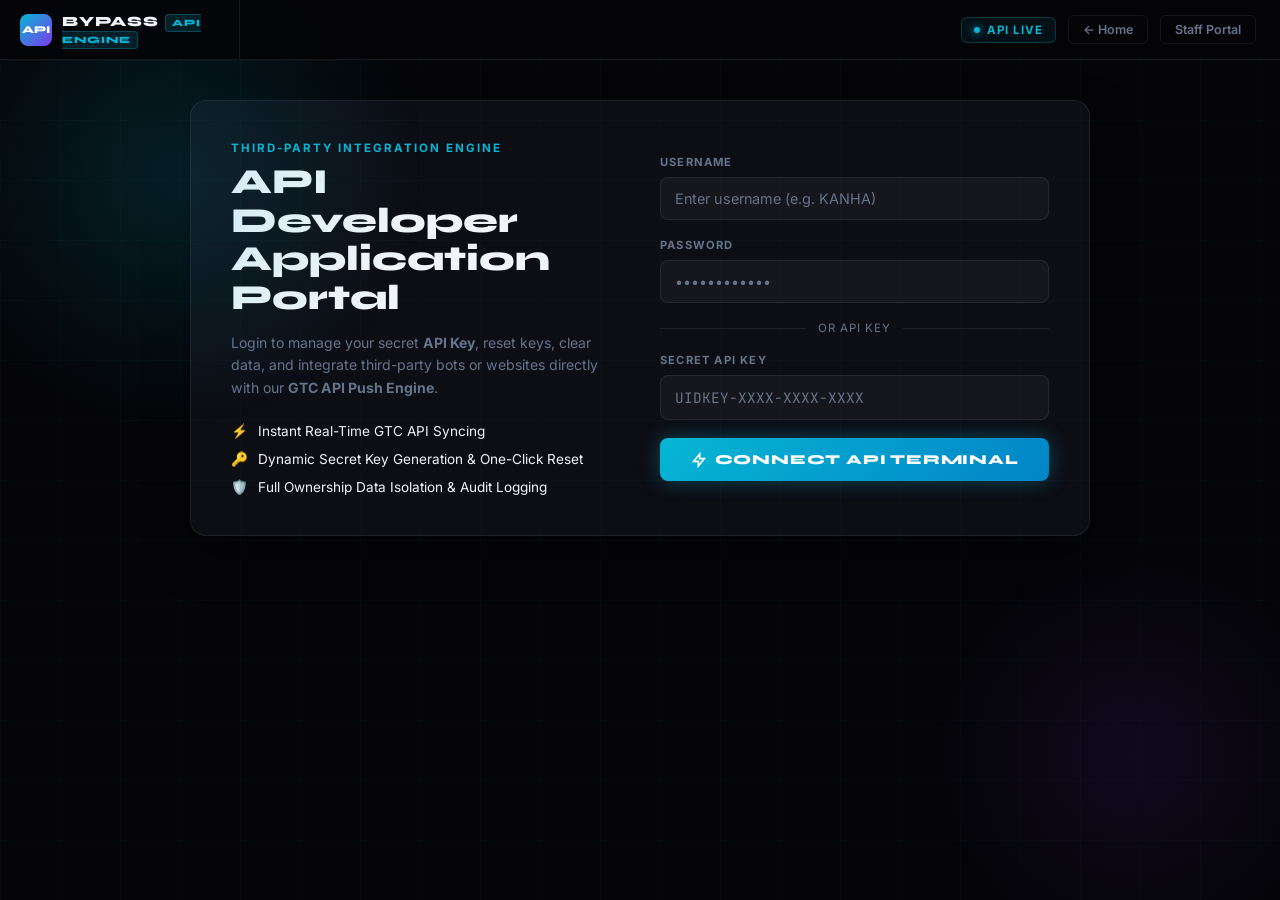
==== commit e2ed5571: "Update apiuser.html with 1:1 dashboard.html UI shell and add API_USER option to dashboard.html modal" ====
--- a/apiuser.html
+++ b/apiuser.html
@@ -25,225 +25,220 @@
       --yellow: #f59e0b;
       --text: #f1f5f9;
       --muted: #64748b;
-    }
-
-    html, body { height: 100%; background: var(--bg); color: var(--text); font-family: 'Inter', sans-serif; overflow-x: hidden; }
-
-    /* ── GRID BG ── */
+      --sidebar-w: 240px;
+    }
+
+    html, body {
+      height: 100%; background: var(--bg); color: var(--text);
+      font-family: 'Inter', sans-serif; overflow: hidden;
+    }
+
+    /* Grid overlay */
     body::before {
       content: ''; position: fixed; inset: 0;
       background-image:
-        linear-gradient(rgba(6,182,212,0.04) 1px, transparent 1px),
-        linear-gradient(90deg, rgba(6,182,212,0.04) 1px, transparent 1px);
-      background-size: 60px 60px;
+        linear-gradient(rgba(6,182,212,0.03) 1px, transparent 1px),
+        linear-gradient(90deg, rgba(6,182,212,0.03) 1px, transparent 1px);
+      background-size: 60px 60px; pointer-events: none; z-index: 0;
+    }
+
+    .blob1 {
+      position: fixed; top: -100px; left: -100px;
+      width: 550px; height: 550px; border-radius: 50%;
+      background: radial-gradient(circle, rgba(6,182,212,0.15) 0%, transparent 65%);
       pointer-events: none; z-index: 0;
     }
-
-    .blob1 {
-      position: fixed; top: -120px; left: -120px;
-      width: 650px; height: 650px; border-radius: 50%;
-      background: radial-gradient(circle, rgba(6,182,212,0.2) 0%, transparent 65%);
-      pointer-events: none; z-index: 0;
-    }
     .blob2 {
-      position: fixed; bottom: -100px; right: -100px;
-      width: 500px; height: 500px; border-radius: 50%;
-      background: radial-gradient(circle, rgba(124,58,237,0.13) 0%, transparent 65%);
+      position: fixed; bottom: -80px; right: -80px;
+      width: 450px; height: 450px; border-radius: 50%;
+      background: radial-gradient(circle, rgba(124,58,237,0.1) 0%, transparent 65%);
       pointer-events: none; z-index: 0;
     }
 
     /* ── NAVBAR ── */
     .navbar {
-      position: fixed; top: 0; left: 0; right: 0; z-index: 100;
-      display: flex; align-items: center; justify-content: space-between;
-      padding: 16px 48px; border-bottom: 1px solid var(--border);
-      background: rgba(5,5,8,0.8); backdrop-filter: blur(20px);
-    }
-    .brand { display: flex; align-items: center; gap: 12px; text-decoration: none; }
+      position: fixed; top: 0; left: 0; right: 0; z-index: 200;
+      height: 60px; display: flex; align-items: center; justify-content: space-between;
+      padding: 0 24px 0 0; border-bottom: 1px solid var(--border);
+      background: rgba(5,5,8,0.9); backdrop-filter: blur(20px);
+    }
+    .nav-brand {
+      width: var(--sidebar-w); display: flex; align-items: center; gap: 10px;
+      padding: 0 20px; border-right: 1px solid var(--border); height: 100%; text-decoration: none;
+    }
     .brand-hex {
-      width: 38px; height: 38px;
+      width: 32px; height: 32px;
       background: linear-gradient(135deg, var(--cyan), var(--purple));
-      border-radius: 10px; display: flex; align-items: center; justify-content: center;
-      font-weight: 900; font-size: 0.75rem; color: #fff;
-      font-family: 'Syne', sans-serif; letter-spacing: 0.5px;
-    }
-    .brand-text { font-family: 'Syne', sans-serif; font-weight: 800; font-size: 1rem; color: #fff; letter-spacing: 1px; }
-    .brand-version {
-      font-size: 0.65rem; font-weight: 600; color: var(--cyan);
-      letter-spacing: 1px; background: rgba(6,182,212,0.15);
-      border: 1px solid rgba(6,182,212,0.3); padding: 2px 7px;
-      border-radius: 4px; margin-left: 2px;
-    }
+      border-radius: 8px; display: flex; align-items: center; justify-content: center;
+      font-weight: 900; font-size: 0.65rem; color: #fff;
+      font-family: 'Syne', sans-serif; letter-spacing: 0.3px; flex-shrink: 0;
+    }
+    .brand-name { font-family: 'Syne', sans-serif; font-weight: 800; font-size: 0.88rem; letter-spacing: 0.8px; color: var(--text); }
+
+    .nav-right { display: flex; align-items: center; gap: 12px; }
+    .live-badge {
+      display: flex; align-items: center; gap: 7px; padding: 5px 12px; border-radius: 6px;
+      border: 1px solid rgba(6,182,212,0.25); background: rgba(6,182,212,0.07);
+      color: var(--cyan); font-size: 0.72rem; font-weight: 700; letter-spacing: 1px;
+    }
+    .live-dot {
+      width: 6px; height: 6px; border-radius: 50%;
+      background: var(--cyan); box-shadow: 0 0 8px var(--cyan);
+      animation: blink 2s infinite;
+    }
+    @keyframes blink { 0%,100%{opacity:1;} 50%{opacity:0.3;} }
+
+    .user-pill {
+      display: flex; align-items: center; gap: 8px; padding: 5px 14px;
+      border-radius: 6px; border: 1px solid var(--border); background: rgba(255,255,255,0.04);
+      font-size: 0.78rem; font-weight: 600;
+    }
+    .user-role-badge {
+      padding: 2px 8px; border-radius: 4px; background: rgba(6,182,212,0.15);
+      border: 1px solid rgba(6,182,212,0.3); color: var(--cyan);
+      font-size: 0.65rem; font-weight: 700; letter-spacing: 1px;
+    }
+
+    .btn-logout {
+      padding: 6px 14px; border-radius: 6px; border: 1px solid rgba(239,68,68,0.25);
+      background: rgba(239,68,68,0.08); color: #f87171; font-size: 0.78rem; font-weight: 700;
+      cursor: pointer; transition: all 0.2s; letter-spacing: 0.5px;
+    }
+    .btn-logout:hover { background: rgba(239,68,68,0.15); border-color: rgba(239,68,68,0.5); }
 
     .btn-ghost {
+      padding: 6px 14px; border-radius: 6px; border: 1px solid var(--border);
+      background: transparent; color: var(--muted); font-size: 0.78rem; font-weight: 600;
+      cursor: pointer; text-decoration: none; transition: all 0.2s;
+    }
+    .btn-ghost:hover { border-color: rgba(255,255,255,0.2); color: var(--text); background: rgba(255,255,255,0.04); }
+
+    /* ── LAYOUT ── */
+    .app-shell { display: flex; height: 100vh; padding-top: 60px; position: relative; z-index: 1; }
+
+    /* ── SIDEBAR ── */
+    .sidebar {
+      width: var(--sidebar-w); flex-shrink: 0; background: var(--sidebar-bg);
+      border-right: 1px solid var(--border); display: flex; flex-direction: column;
+      padding: 20px 12px; overflow-y: auto;
+    }
+    .sidebar-section {
+      font-size: 0.65rem; font-weight: 700; letter-spacing: 1.5px;
+      text-transform: uppercase; color: var(--muted); padding: 0 10px; margin: 18px 0 8px;
+    }
+    .sidebar-section:first-child { margin-top: 0; }
+
+    .nav-item {
+      display: flex; align-items: center; gap: 10px; padding: 9px 12px; border-radius: 8px;
+      cursor: pointer; transition: all 0.18s; color: var(--muted); font-size: 0.85rem;
+      font-weight: 500; border: 1px solid transparent; margin-bottom: 2px;
+    }
+    .nav-item:hover { background: rgba(255,255,255,0.04); color: var(--text); }
+    .nav-item.active { background: rgba(6,182,212,0.12); border-color: rgba(6,182,212,0.25); color: var(--text); }
+    .nav-item.active .nav-icon { color: var(--cyan); }
+    .nav-icon { font-size: 1rem; width: 20px; text-align: center; }
+
+    /* ── MAIN CONTENT AREA ── */
+    .main { flex: 1; overflow-y: auto; padding: 32px 36px; background: transparent; }
+
+    .tab-pane { display: none; animation: fadeUp 0.25s ease; }
+    .tab-pane.active { display: block; }
+    @keyframes fadeUp {
+      from { opacity: 0; transform: translateY(12px); }
+      to   { opacity: 1; transform: translateY(0); }
+    }
+
+    .page-header { margin-bottom: 28px; }
+    .page-eyebrow { font-size: 0.72rem; font-weight: 700; letter-spacing: 2px; text-transform: uppercase; color: var(--cyan); margin-bottom: 8px; }
+    .page-title { font-family: 'Syne', sans-serif; font-size: 1.9rem; font-weight: 900; letter-spacing: -0.8px; margin-bottom: 6px; }
+    .page-sub { color: var(--muted); font-size: 0.88rem; line-height: 1.6; }
+
+    .card { background: var(--card); border: 1px solid var(--border); border-radius: 12px; padding: 24px; transition: border-color 0.2s; margin-bottom: 24px; }
+    .card:hover { border-color: rgba(6,182,212,0.2); }
+
+    .stats-grid { display: grid; grid-template-columns: repeat(auto-fit, minmax(200px, 1fr)); gap: 16px; margin-bottom: 24px; }
+    .stat-card { display: flex; align-items: center; justify-content: space-between; padding: 20px; }
+    .stat-label { font-size: 0.72rem; font-weight: 700; letter-spacing: 1.2px; text-transform: uppercase; color: var(--muted); margin-bottom: 6px; }
+    .stat-value { font-family: 'Syne', sans-serif; font-size: 1.6rem; font-weight: 800; }
+    .stat-icon { font-size: 1.6rem; opacity: 0.8; }
+
+    /* FORMS & INPUTS */
+    .form-group { margin-bottom: 18px; }
+    .form-label { display: block; font-size: 0.7rem; font-weight: 700; letter-spacing: 1.2px; text-transform: uppercase; color: var(--muted); margin-bottom: 8px; }
+    .form-input {
+      width: 100%; background: rgba(255,255,255,0.04); border: 1px solid var(--border);
+      border-radius: 8px; padding: 12px 14px; color: var(--text); font-size: 0.9rem;
+      font-family: 'Inter', sans-serif; outline: none; transition: border-color 0.2s, background 0.2s;
+    }
+    .form-input::placeholder { color: var(--muted); }
+    .form-input:focus { border-color: var(--cyan); background: rgba(6,182,212,0.06); }
+
+    .btn-primary {
+      padding: 11px 22px; border-radius: 8px; border: none;
+      background: linear-gradient(135deg, var(--cyan) 0%, #0284c7 100%);
+      color: #fff; font-family: 'Syne', sans-serif; font-size: 0.85rem; font-weight: 800;
+      letter-spacing: 0.8px; text-transform: uppercase; cursor: pointer;
+      display: inline-flex; align-items: center; gap: 8px; transition: box-shadow 0.2s, transform 0.15s;
+      box-shadow: 0 0 20px rgba(6,182,212,0.35); text-decoration: none;
+    }
+    .btn-primary:hover { box-shadow: 0 0 32px rgba(6,182,212,0.55); transform: translateY(-1px); }
+
+    .btn-secondary {
+      padding: 11px 20px; border-radius: 8px; border: 1px solid var(--border);
+      background: rgba(255,255,255,0.04); color: var(--text); font-size: 0.82rem; font-weight: 700;
+      cursor: pointer; transition: all 0.2s; display: inline-flex; align-items: center; gap: 6px;
+    }
+    .btn-secondary:hover { background: rgba(255,255,255,0.08); border-color: rgba(255,255,255,0.2); }
+
+    /* API KEY DISPLAY BOX */
+    .key-display {
+      display: flex; align-items: center; gap: 12px; background: #050508;
+      border: 1px solid var(--border); border-radius: 10px; padding: 12px 16px; margin: 14px 0;
+    }
+    .key-code { font-family: 'JetBrains Mono', monospace; font-size: 1.1rem; color: var(--cyan); letter-spacing: 1px; flex: 1; word-break: break-all; }
+
+    /* CODE BOX */
+    .tabs { display: flex; gap: 8px; margin-bottom: 16px; }
+    .tab-btn {
       padding: 8px 16px; border-radius: 7px; border: 1px solid var(--border);
-      background: transparent; color: var(--muted); font-size: 0.8rem; font-weight: 600;
-      cursor: pointer; text-decoration: none; transition: all 0.2s;
-    }
-    .btn-ghost:hover { border-color: rgba(255,255,255,0.2); color: var(--text); background: rgba(255,255,255,0.04); }
-
-    /* ── PAGE ── */
-    .page {
-      position: relative; z-index: 1; min-height: 100vh;
-      display: grid; grid-template-columns: 1fr 1fr; align-items: stretch;
-      padding-top: 70px;
-    }
-
-    /* ── LEFT PANEL ── */
-    .left-panel {
-      display: flex; flex-direction: column; justify-content: center;
-      padding: 80px 64px 80px 80px; border-right: 1px solid var(--border);
-    }
-    .ticker {
-      display: inline-flex; align-items: center; gap: 10px;
-      padding: 5px 14px 5px 5px; border-radius: 99px;
-      border: 1px solid rgba(6,182,212,0.25); background: rgba(6,182,212,0.07);
-      color: var(--cyan); font-size: 0.72rem; font-weight: 700;
-      letter-spacing: 1.5px; text-transform: uppercase; margin-bottom: 36px;
-      width: fit-content;
-    }
-    .ticker-dot {
-      width: 20px; height: 20px; border-radius: 50%;
-      background: rgba(6,182,212,0.15); border: 1px solid rgba(6,182,212,0.4);
-      display: flex; align-items: center; justify-content: center;
-    }
-    .ticker-dot::before {
-      content: ''; width: 8px; height: 8px; border-radius: 50%;
-      background: var(--cyan); box-shadow: 0 0 10px var(--cyan);
-      animation: blink 2s infinite;
-    }
-    @keyframes blink { 0%,100%{opacity:1;} 50%{opacity:0.2;} }
-
-    .left-label {
-      font-family: 'Syne', sans-serif; font-size: 0.78rem; font-weight: 700;
-      letter-spacing: 4px; text-transform: uppercase; color: var(--cyan); margin-bottom: 16px;
-    }
-    .left-title {
-      font-family: 'Syne', sans-serif; font-size: clamp(3rem, 5vw, 4.8rem);
-      font-weight: 900; letter-spacing: -2px; line-height: 0.95; margin-bottom: 24px;
-    }
-    .left-title .w1 { display: block; color: var(--text); }
-    .left-title .w2 {
-      display: block;
-      background: linear-gradient(135deg, var(--cyan) 0%, var(--purple-light) 100%);
-      -webkit-background-clip: text; -webkit-text-fill-color: transparent;
-      background-clip: text;
-    }
-
-    .left-desc { color: var(--muted); font-size: 0.92rem; line-height: 1.75; margin-bottom: 40px; max-width: 380px; }
-    .left-desc strong { color: var(--text); font-weight: 600; }
-
-    .role-pills { display: flex; flex-wrap: wrap; gap: 10px; }
-    .pill {
-      display: flex; align-items: center; gap: 7px; padding: 8px 16px; border-radius: 8px;
-      border: 1px solid var(--border); background: rgba(255,255,255,0.03);
-      font-size: 0.78rem; font-weight: 600; color: var(--muted); letter-spacing: 0.5px;
-    }
-    .pill-dot { width: 7px; height: 7px; border-radius: 50%; }
-    .admin-dot { background: var(--cyan); box-shadow: 0 0 8px var(--cyan); }
-    .seller-dot { background: var(--purple-light); box-shadow: 0 0 8px var(--purple-light); }
-
-    .feat-list { margin-top: 44px; display: flex; flex-direction: column; gap: 16px; }
-    .feat-row { display: flex; align-items: flex-start; gap: 14px; }
-    .feat-icon-sm {
-      width: 34px; height: 34px; flex-shrink: 0; border-radius: 8px;
-      background: rgba(6,182,212,0.1); border: 1px solid rgba(6,182,212,0.2);
-      display: flex; align-items: center; justify-content: center; font-size: 1rem;
-    }
-    .feat-info-title { font-weight: 700; font-size: 0.88rem; margin-bottom: 2px; }
-    .feat-info-desc { color: var(--muted); font-size: 0.8rem; line-height: 1.5; }
-
-    /* ── RIGHT PANEL (LOGIN FORM) ── */
-    .right-panel {
-      display: flex; flex-direction: column; justify-content: center; align-items: center;
-      padding: 80px 64px;
-    }
-    .login-card { width: 100%; max-width: 420px; }
-
-    .card-eyebrow {
-      font-size: 0.72rem; font-weight: 700; letter-spacing: 2px;
-      text-transform: uppercase; color: var(--cyan); margin-bottom: 10px;
-    }
-    .card-title { font-family: 'Syne', sans-serif; font-size: 1.6rem; font-weight: 900; margin-bottom: 6px; letter-spacing: -0.5px; }
-    .card-sub { color: var(--muted); font-size: 0.85rem; margin-bottom: 30px; line-height: 1.55; }
+      background: rgba(255,255,255,0.04); color: var(--muted); font-size: 0.78rem; font-weight: 700;
+      cursor: pointer; transition: all 0.2s;
+    }
+    .tab-btn.active { background: var(--cyan); color: #000; border-color: var(--cyan); font-weight: 800; }
+
+    .code-block {
+      background: #040406; border: 1px solid var(--border); border-radius: 10px;
+      padding: 16px; font-family: 'JetBrains Mono', monospace; font-size: 0.83rem;
+      color: #a7f3d0; overflow-x: auto; white-space: pre-wrap;
+    }
+
+    /* TABLE */
+    .table-wrap { overflow-x: auto; margin-top: 10px; }
+    table { width: 100%; border-collapse: collapse; text-align: left; }
+    th { padding: 12px 16px; font-size: 0.72rem; font-weight: 700; letter-spacing: 1.2px; text-transform: uppercase; color: var(--muted); border-bottom: 1px solid var(--border); background: rgba(255,255,255,0.01); }
+    td { padding: 14px 16px; font-size: 0.85rem; border-bottom: 1px solid rgba(255,255,255,0.03); color: var(--text); }
+    tr:hover td { background: rgba(255,255,255,0.015); }
+
+    /* SPLIT LOGIN FORM */
+    .login-split {
+      display: grid; grid-template-columns: 1fr 1fr; gap: 40px; align-items: center;
+      max-width: 900px; margin: 40px auto; background: var(--card);
+      border: 1px solid var(--border); border-radius: 16px; padding: 40px;
+      box-shadow: 0 20px 40px rgba(0,0,0,0.5);
+    }
+    .divider { display: flex; align-items: center; gap: 12px; margin: 18px 0; }
+    .div-line { flex: 1; height: 1px; background: var(--border); }
+    .div-txt { font-size: 0.72rem; color: var(--muted); letter-spacing: 1px; text-transform: uppercase; }
 
     .alert { padding: 12px 14px; border-radius: 8px; font-size: 0.83rem; font-family: 'JetBrains Mono', monospace; margin-bottom: 18px; display: none; }
     .alert-err { background: rgba(239,68,68,0.08); border: 1px solid rgba(239,68,68,0.25); color: #f87171; }
     .alert-ok  { background: rgba(16,185,129,0.08); border: 1px solid rgba(16,185,129,0.25); color: #34d399; }
 
-    .form-group { margin-bottom: 16px; }
-    .form-label {
-      display: block; font-size: 0.72rem; font-weight: 700; letter-spacing: 1.2px;
-      text-transform: uppercase; color: var(--muted); margin-bottom: 8px;
-    }
-    .form-input {
-      width: 100%; background: rgba(255,255,255,0.04); border: 1px solid var(--border);
-      border-radius: 9px; padding: 13px 16px; color: var(--text); font-size: 0.9rem;
-      font-family: 'Inter', sans-serif; outline: none; transition: border-color 0.2s, background 0.2s;
-    }
-    .form-input::placeholder { color: var(--muted); }
-    .form-input:focus { border-color: var(--cyan); background: rgba(6,182,212,0.06); }
-
-    .btn-submit {
-      width: 100%; padding: 14px;
-      background: linear-gradient(135deg, var(--cyan) 0%, #0284c7 100%);
-      color: #fff; border: none; border-radius: 99px; font-family: 'Syne', sans-serif;
-      font-size: 0.92rem; font-weight: 800; letter-spacing: 1px; text-transform: uppercase;
-      cursor: pointer; margin-top: 6px; transition: box-shadow 0.25s, transform 0.2s;
-      box-shadow: 0 0 28px rgba(6,182,212,0.45); display: flex; align-items: center; justify-content: center; gap: 10px;
-    }
-    .btn-submit:hover { box-shadow: 0 0 44px rgba(6,182,212,0.65); transform: translateY(-1px); }
-    .btn-submit:disabled { opacity: 0.5; cursor: not-allowed; transform: none; }
-
-    .divider { display: flex; align-items: center; gap: 12px; margin: 22px 0; }
-    .div-line { flex: 1; height: 1px; background: var(--border); }
-    .div-txt { font-size: 0.72rem; color: var(--muted); letter-spacing: 1px; text-transform: uppercase; }
-
-    /* ── DASHBOARD (AFTER LOGIN) ── */
-    .dashboard-panel { display: none; max-width: 1100px; margin: 100px auto 40px; padding: 0 24px; }
-    .stats-grid { display: grid; grid-template-columns: repeat(auto-fit, minmax(220px, 1fr)); gap: 16px; margin-bottom: 24px; }
-    .stat-card { background: var(--card); border: 1px solid var(--border); border-radius: 14px; padding: 20px; }
-    .stat-val { font-family: 'Syne', sans-serif; font-size: 1.8rem; font-weight: 800; color: var(--cyan); }
-    .stat-lbl { color: var(--muted); font-size: 0.8rem; font-weight: 600; text-transform: uppercase; margin-top: 4px; }
-
-    .key-box { background: var(--card); border: 1px solid var(--border); border-radius: 14px; padding: 24px; margin-bottom: 24px; }
-    .key-display {
-      display: flex; align-items: center; gap: 12px; background: #050508;
-      border: 1px solid var(--border); border-radius: 10px; padding: 12px 16px; margin: 14px 0;
-    }
-    .key-code { font-family: 'JetBrains Mono', monospace; font-size: 1.1rem; color: var(--cyan); letter-spacing: 1px; flex: 1; word-break: break-all; }
-    .btn-action {
-      padding: 8px 16px; border-radius: 8px; border: 1px solid var(--border);
-      background: rgba(255,255,255,0.05); color: #fff; font-size: 0.82rem; font-weight: 600;
-      cursor: pointer; transition: all 0.2s; display: inline-flex; align-items: center; gap: 6px;
-    }
-    .btn-action:hover { background: rgba(255,255,255,0.12); }
-    .btn-danger { background: rgba(239,68,68,0.15); border-color: rgba(239,68,68,0.3); color: var(--red); }
-    .btn-danger:hover { background: rgba(239,68,68,0.3); }
-
-    .tabs { display: flex; gap: 8px; margin-bottom: 16px; }
-    .tab-btn {
-      padding: 8px 18px; border-radius: 8px; border: 1px solid var(--border);
-      background: rgba(255,255,255,0.03); color: var(--muted); font-size: 0.85rem; font-weight: 600;
-      cursor: pointer; transition: all 0.2s;
-    }
-    .tab-btn.active { background: var(--cyan); color: #000; border-color: var(--cyan); font-weight: 700; }
-
-    .code-block {
-      background: #040406; border: 1px solid var(--border); border-radius: 12px;
-      padding: 16px 20px; font-family: 'JetBrains Mono', monospace; font-size: 0.85rem;
-      color: #a7f3d0; overflow-x: auto; white-space: pre-wrap; margin-bottom: 24px;
-    }
-
-    .table-container { background: var(--card); border: 1px solid var(--border); border-radius: 14px; overflow: hidden; margin-top: 24px; }
-    table { width: 100%; border-collapse: collapse; text-align: left; }
-    th { background: rgba(255,255,255,0.02); padding: 14px 18px; font-size: 0.78rem; color: var(--muted); text-transform: uppercase; border-bottom: 1px solid var(--border); }
-    td { padding: 14px 18px; font-size: 0.88rem; border-bottom: 1px solid rgba(255,255,255,0.03); }
-
     @media (max-width: 900px) {
-      .page { grid-template-columns: 1fr; }
-      .left-panel { display: none; }
-      .right-panel { padding: 40px 24px; }
+      .app-shell { flex-direction: column; }
+      .sidebar { width: 100%; height: auto; flex-direction: row; overflow-x: auto; padding: 10px; }
+      .main { padding: 20px 16px; }
+      .login-split { grid-template-columns: 1fr; padding: 24px; }
     }
   </style>
 </head>
@@ -254,72 +249,52 @@
 
 <!-- NAVBAR -->
 <nav class="navbar">
-  <a href="/" class="brand">
+  <a href="/" class="nav-brand">
     <div class="brand-hex">API</div>
-    <span class="brand-text">BYPASS<span class="brand-version">API PORTAL</span></span>
+    <span class="brand-name">BYPASS<span style="font-size:0.6rem;color:var(--cyan);background:rgba(6,182,212,0.15);border:1px solid rgba(6,182,212,0.3);padding:2px 6px;border-radius:4px;margin-left:6px;letter-spacing:1px;">API ENGINE</span></span>
   </a>
-  <div style="display:flex;align-items:center;gap:12px;">
+  <div class="nav-right">
+    <div class="live-badge"><div class="live-dot"></div>API LIVE</div>
+    <div class="user-pill" id="navUserPill" style="display:none;">
+      <span id="userInfoTag">API_USER</span>
+      <span class="user-role-badge" id="userRoleBadge">API_KEY</span>
+    </div>
     <a href="/" class="btn-ghost">← Home</a>
     <a href="login" class="btn-ghost">Staff Portal</a>
-    <button id="logoutBtn" onclick="apiLogout()" class="btn-ghost" style="display:none;color:var(--red);border-color:rgba(239,68,68,0.3);">Logout →</button>
+    <button id="logoutBtn" onclick="apiLogout()" class="btn-logout" style="display:none;">LOGOUT →</button>
   </div>
 </nav>
 
-<!-- SPLIT LOGIN LAYOUT (BEFORE LOGIN) -->
-<div id="authSection" class="page">
-  <!-- LEFT PANEL -->
-  <div class="left-panel">
-    <div class="ticker">
-      <div class="ticker-dot"></div>
-      EXTERNAL API — FULLY OPERATIONAL
-    </div>
-
-    <div class="left-label">Integration & Key Manager</div>
-    <h1 class="left-title">
-      <span class="w1">API</span>
-      <span class="w2">PORTAL</span>
-    </h1>
-    <p class="left-desc">
-      Manage your secret <strong>API Key</strong>, reset keys, clear data, and integrate third-party bots or websites directly with our <strong>GTC API Push Engine</strong>.
-    </p>
-
-    <div class="role-pills">
-      <div class="pill"><span class="pill-dot admin-dot"></span>API Administrator</div>
-      <div class="pill"><span class="pill-dot seller-dot"></span>Bot Developer</div>
-    </div>
-
-    <div class="feat-list">
-      <div class="feat-row">
-        <div class="feat-icon-sm">🔑</div>
-        <div>
-          <div class="feat-info-title">Secret API Key</div>
-          <div class="feat-info-desc">Use `X-API-KEY` header in Python, cURL, or Node.js requests.</div>
-        </div>
-      </div>
-      <div class="feat-row">
-        <div class="feat-icon-sm">⚡</div>
-        <div>
-          <div class="feat-info-title">Instant GTC Sync</div>
-          <div class="feat-info-desc">UIDs pushed via your API key automatically sync to GTC servers live.</div>
-        </div>
-      </div>
-    </div>
-  </div>
-
-  <!-- RIGHT PANEL (LOGIN CARD) -->
-  <div class="right-panel">
-    <div class="login-card">
-      <div class="card-eyebrow">API Authorized Access</div>
-      <div class="card-title">Connect Terminal</div>
-      <div class="card-sub">Login with your Username & Password OR enter your API Key to access your developer portal.</div>
-
+<!-- LOGIN SECTION (BEFORE LOGIN) -->
+<div id="authSection" style="padding:60px 20px;">
+  <div class="login-split">
+    <div>
+      <div style="font-size:0.72rem;font-weight:700;letter-spacing:2px;color:var(--cyan);text-transform:uppercase;margin-bottom:8px;">Third-Party Integration Engine</div>
+      <h1 style="font-family:'Syne',sans-serif;font-size:2.2rem;font-weight:900;margin-bottom:14px;line-height:1.1;">API Developer Application Portal</h1>
+      <p style="color:var(--muted);font-size:0.88rem;line-height:1.6;margin-bottom:24px;">Login to manage your secret <strong>API Key</strong>, reset keys, clear data, and integrate third-party bots or websites directly with our <strong>GTC API Push Engine</strong>.</p>
+      
+      <div style="display:flex;flex-direction:column;gap:12px;">
+        <div style="display:flex;align-items:center;gap:10px;font-size:0.85rem;color:var(--text);">
+          <span style="color:var(--cyan);font-weight:800;">⚡</span> Instant Real-Time GTC API Syncing
+        </div>
+        <div style="display:flex;align-items:center;gap:10px;font-size:0.85rem;color:var(--text);">
+          <span style="color:var(--purple-light);font-weight:800;">🔑</span> Dynamic Secret Key Generation & One-Click Reset
+        </div>
+        <div style="display:flex;align-items:center;gap:10px;font-size:0.85rem;color:var(--text);">
+          <span style="color:var(--green);font-weight:800;">🛡️</span> Full Ownership Data Isolation & Audit Logging
+        </div>
+      </div>
+    </div>
+
+    <div>
       <div id="authAlert" class="alert alert-err"></div>
 
       <form onsubmit="handleApiLogin(event)">
         <div class="form-group">
           <label class="form-label" for="apiUsername">Username</label>
-          <input type="text" id="apiUsername" class="form-input" placeholder="Your username (e.g. KANHA)" autocomplete="username">
-        </div>
+          <input type="text" id="apiUsername" class="form-input" placeholder="Enter username (e.g. KANHA)" autocomplete="username">
+        </div>
+
         <div class="form-group">
           <label class="form-label" for="apiPassword">Password</label>
           <input type="password" id="apiPassword" class="form-input" placeholder="••••••••••••" autocomplete="current-password">
@@ -336,80 +311,146 @@
           <input type="text" id="apiKeyInput" class="form-input" placeholder="UIDKEY-XXXX-XXXX-XXXX" style="font-family:'JetBrains Mono',monospace;">
         </div>
 
-        <button type="submit" id="apiLoginBtn" class="btn-submit">
+        <button type="submit" id="apiLoginBtn" class="btn-primary" style="width:100%;justify-content:center;padding:13px;">
           <svg width="16" height="16" viewBox="0 0 24 24" fill="none" stroke="currentColor" stroke-width="2.5"><path d="M13 10V3L4 14h7v7l9-11h-7z"/></svg>
-          Connect API Portal
+          Connect API Terminal
         </button>
       </form>
     </div>
   </div>
 </div>
 
-<!-- DASHBOARD PANEL (AFTER LOGIN) -->
-<div id="dashboardSection" class="dashboard-panel">
-  <div style="font-family:'Syne',sans-serif;font-size:2.2rem;font-weight:900;background:linear-gradient(135deg,#fff 40%,var(--cyan));-webkit-background-clip:text;-webkit-text-fill-color:transparent;margin-bottom:8px;">API Developer Dashboard</div>
-  <div style="color:var(--muted);font-size:0.95rem;margin-bottom:32px;">Manage your API Key, test external endpoints, and push UIDs directly to GTC & local database.</div>
-
-  <div id="dashAlert" class="alert alert-ok"></div>
-
-  <!-- STATS -->
-  <div class="stats-grid">
-    <div class="stat-card">
-      <div class="stat-val" id="apiUserTag">---</div>
-      <div class="stat-lbl">API User</div>
-    </div>
-    <div class="stat-card">
-      <div class="stat-val" id="apiRoleTag">---</div>
-      <div class="stat-lbl">Access Role</div>
-    </div>
-    <div class="stat-card">
-      <div class="stat-val" id="apiCreditsTag">---</div>
-      <div class="stat-lbl">Available Credits</div>
-    </div>
-    <div class="stat-card">
-      <div class="stat-val" id="apiUidCountTag">0</div>
-      <div class="stat-lbl">Active API Whitelists</div>
-    </div>
-  </div>
-
-  <!-- API KEY MANAGEMENT -->
-  <div class="key-box">
-    <div style="display:flex;justify-content:space-between;align-items:center;">
-      <div>
-        <h3 style="font-family:'Syne',sans-serif;font-size:1.2rem;">🔑 Secret API Key</h3>
-        <p style="color:var(--muted);font-size:0.85rem;margin-top:2px;">Use this API Key in external software, Python bots, or cURL requests to push UIDs automatically.</p>
-      </div>
-    </div>
-
-    <div class="key-display">
-      <span id="keyText" class="key-code">••••••••••••••••••••••••••••</span>
-      <button onclick="toggleKeyVisibility()" class="btn-action" id="toggleKeyBtn">👁️ Show</button>
-      <button onclick="copyApiKey()" class="btn-action">📋 Copy</button>
-    </div>
-
-    <div style="display:flex;gap:12px;margin-top:16px;">
-      <button onclick="resetApiKey()" class="btn-action" style="color:var(--yellow);border-color:rgba(245,158,11,0.3);">🔄 Reset API Key</button>
-      <button onclick="resetAllData()" class="btn-action btn-danger">🗑️ Reset All My Whitelist Data</button>
-    </div>
-  </div>
-
-  <!-- CODE SNIPPET INTEGRATION -->
-  <div class="key-box">
-    <h3 style="font-family:'Syne',sans-serif;font-size:1.2rem;margin-bottom:6px;">⚡ External Integration Documentation</h3>
-    <p style="color:var(--muted);font-size:0.85rem;margin-bottom:16px;">Push UIDs directly to your website & GTC API from any application or script.</p>
-
-    <div class="tabs">
-      <button onclick="switchTab('curl')" class="tab-btn active" id="tab-curl">cURL (Terminal)</button>
-      <button onclick="switchTab('python')" class="tab-btn" id="tab-python">Python</button>
-      <button onclick="switchTab('nodejs')" class="tab-btn" id="tab-nodejs">Node.js</button>
-    </div>
-
-    <div id="code-curl" class="code-block">curl -X POST "https://uidbackend.onrender.com/api/v1/whitelist/add" \
--H "Content-Type: application/json" \
--H "X-API-KEY: <YOUR_API_KEY>" \
--d '{"account_id": "15855920849", "for_days": 30}'</div>
-
-    <div id="code-python" class="code-block" style="display:none;">import requests
+<!-- DASHBOARD DASHBOARD.HTML UI SHELL (AFTER LOGIN) -->
+<div id="dashboardSection" class="app-shell" style="display:none;">
+  <!-- SIDEBAR (DASHBOARD.HTML MATCHING STYLE) -->
+  <aside class="sidebar">
+    <div class="sidebar-section">API Overview</div>
+    <div onclick="switchPanel('tabOverview')" class="nav-item active" id="nav-tabOverview">
+      <span class="nav-icon">📊</span> Overview & Keys
+    </div>
+
+    <div class="sidebar-section">Developer Tools</div>
+    <div onclick="switchPanel('tabPush')" class="nav-item" id="nav-tabPush">
+      <span class="nav-icon">⚡</span> Push UID API
+    </div>
+    <div onclick="switchPanel('tabDocs')" class="nav-item" id="nav-tabDocs">
+      <span class="nav-icon">💻</span> Code Integration
+    </div>
+
+    <div class="sidebar-section">Analytics</div>
+    <div onclick="switchPanel('tabRecords')" class="nav-item" id="nav-tabRecords">
+      <span class="nav-icon">📋</span> My Whitelist Logs
+    </div>
+  </aside>
+
+  <!-- MAIN DASHBOARD CONTENT -->
+  <main class="main">
+    <div id="dashAlert" class="alert alert-ok"></div>
+
+    <!-- ── TAB 1: OVERVIEW & KEYS ── -->
+    <div id="tabOverview" class="tab-pane active">
+      <div class="page-header">
+        <div class="page-eyebrow">API Application</div>
+        <div class="page-title">Developer Overview</div>
+        <div class="page-sub">Manage your secret API Key, monitor application quota, and configure data resetting.</div>
+      </div>
+
+      <!-- STATS -->
+      <div class="stats-grid">
+        <div class="card stat-card">
+          <div>
+            <div class="stat-label">API User</div>
+            <div class="stat-value" id="apiUserTag" style="color:var(--cyan);">---</div>
+          </div>
+          <div class="stat-icon">👤</div>
+        </div>
+        <div class="card stat-card">
+          <div>
+            <div class="stat-label">Access Role</div>
+            <div class="stat-value" id="apiRoleTag" style="color:var(--purple-light);">---</div>
+          </div>
+          <div class="stat-icon">👑</div>
+        </div>
+        <div class="card stat-card">
+          <div>
+            <div class="stat-label">Available Credits</div>
+            <div class="stat-value" id="apiCreditsTag" style="color:var(--green);">---</div>
+          </div>
+          <div class="stat-icon">💳</div>
+        </div>
+        <div class="card stat-card">
+          <div>
+            <div class="stat-label">Active API UIDs</div>
+            <div class="stat-value" id="apiUidCountTag" style="color:var(--yellow);">0</div>
+          </div>
+          <div class="stat-icon">⚡</div>
+        </div>
+      </div>
+
+      <!-- API KEY MANAGEMENT -->
+      <div class="card">
+        <h3 style="font-family:'Syne',sans-serif;font-size:1.2rem;margin-bottom:6px;">🔑 Secret API Key Application</h3>
+        <p style="color:var(--muted);font-size:0.85rem;margin-bottom:14px;">Use this key in headers (`X-API-KEY: your_key`) to push UIDs from your website or bot.</p>
+
+        <div class="key-display">
+          <span id="keyText" class="key-code">••••••••••••••••••••••••••••</span>
+          <button onclick="toggleKeyVisibility()" class="btn-secondary" id="toggleKeyBtn">👁️ Show</button>
+          <button onclick="copyApiKey()" class="btn-secondary">📋 Copy Key</button>
+        </div>
+
+        <div style="display:flex;gap:12px;margin-top:16px;">
+          <button onclick="resetApiKey()" class="btn-secondary" style="color:var(--yellow);border-color:rgba(245,158,11,0.3);">🔄 Reset API Key</button>
+          <button onclick="resetAllData()" class="btn-secondary" style="color:var(--red);border-color:rgba(239,68,68,0.3);">🗑️ Reset All My Data</button>
+        </div>
+      </div>
+    </div>
+
+    <!-- ── TAB 2: PUSH UID API (SANDBOX) ── -->
+    <div id="tabPush" class="tab-pane">
+      <div class="page-header">
+        <div class="page-eyebrow">Developer Sandbox</div>
+        <div class="page-title">⚡ Push UID to Backend & GTC</div>
+        <div class="page-sub">Directly test pushing UIDs to database and GTC API engine.</div>
+      </div>
+
+      <div class="card" style="max-width:550px;">
+        <form onsubmit="handlePushUidApi(event)">
+          <div class="form-group">
+            <label class="form-label">Account UID</label>
+            <input type="text" id="pushUidInput" required placeholder="e.g. 15855920849" class="form-input" />
+          </div>
+          <div class="form-group">
+            <label class="form-label">Duration (Days)</label>
+            <input type="number" id="pushDaysInput" value="30" min="1" required class="form-input" />
+          </div>
+          <button type="submit" class="btn-primary" style="width:100%;justify-content:center;">
+            ⚡ Push Whitelist to GTC API
+          </button>
+        </form>
+      </div>
+    </div>
+
+    <!-- ── TAB 3: CODE INTEGRATION ── -->
+    <div id="tabDocs" class="tab-pane">
+      <div class="page-header">
+        <div class="page-eyebrow">Documentation</div>
+        <div class="page-title">💻 Code Integration Snippets</div>
+        <div class="page-sub">Connect your Telegram/Discord Bot or custom website in 1 minute.</div>
+      </div>
+
+      <div class="card">
+        <div class="tabs">
+          <button onclick="switchCodeTab('curl')" class="tab-btn active" id="tab-curl">cURL (Terminal)</button>
+          <button onclick="switchCodeTab('python')" class="tab-btn" id="tab-python">Python</button>
+          <button onclick="switchCodeTab('nodejs')" class="tab-btn" id="tab-nodejs">Node.js</button>
+        </div>
+
+        <div id="code-curl" class="code-block">curl -X POST "https://uidbackend.onrender.com/api/v1/whitelist/add" \
+  -H "Content-Type: application/json" \
+  -H "X-API-KEY: <YOUR_API_KEY>" \
+  -d '{"account_id": "15855920849", "for_days": 30}'</div>
+
+        <div id="code-python" class="code-block" style="display:none;">import requests
 
 url = "https://uidbackend.onrender.com/api/v1/whitelist/add"
 headers = {
@@ -424,7 +465,7 @@
 response = requests.post(url, json=payload, headers=headers)
 print(response.json())</div>
 
-    <div id="code-nodejs" class="code-block" style="display:none;">const response = await fetch("https://uidbackend.onrender.com/api/v1/whitelist/add", {
+        <div id="code-nodejs" class="code-block" style="display:none;">const response = await fetch("https://uidbackend.onrender.com/api/v1/whitelist/add", {
   method: "POST",
   headers: {
     "Content-Type": "application/json",
@@ -437,30 +478,37 @@
 });
 const data = await response.json();
 console.log(data);</div>
-  </div>
-
-  <!-- WHITELIST RECORDS TABLE -->
-  <div class="table-container">
-    <div style="padding:18px 24px;border-bottom:1px solid var(--border);display:flex;justify-content:space-between;align-items:center;">
-      <h3 style="font-family:'Syne',sans-serif;font-size:1.1rem;">📋 UIDs Whitelisted via Your API</h3>
-      <button onclick="loadApiUserData()" class="btn-action">🔄 Refresh List</button>
-    </div>
-
-    <table>
-      <thead>
-        <tr>
-          <th>Account UID</th>
-          <th>Duration</th>
-          <th>Added Time</th>
-          <th>Expiry Date</th>
-          <th>Status</th>
-        </tr>
-      </thead>
-      <tbody id="apiWhitelistTableBody">
-        <tr><td colspan="5" style="text-align:center;color:var(--muted);padding:24px;">Loading API records...</td></tr>
-      </tbody>
-    </table>
-  </div>
+      </div>
+    </div>
+
+    <!-- ── TAB 4: MY WHITELIST LOGS ── -->
+    <div id="tabRecords" class="tab-pane">
+      <div class="page-header">
+        <div class="page-eyebrow">Analytics</div>
+        <div class="page-title">📋 My Whitelist Logs</div>
+        <div class="page-sub">List of all UIDs whitelisted via your secret API Key.</div>
+      </div>
+
+      <div class="card">
+        <div class="table-wrap">
+          <table>
+            <thead>
+              <tr>
+                <th>Account UID</th>
+                <th>Duration</th>
+                <th>Added Time</th>
+                <th>Expiry Date</th>
+                <th>Status</th>
+              </tr>
+            </thead>
+            <tbody id="apiWhitelistTableBody">
+              <tr><td colspan="5" style="text-align:center;color:var(--muted);padding:24px;">Loading API records...</td></tr>
+            </tbody>
+          </table>
+        </div>
+      </div>
+    </div>
+  </main>
 </div>
 
 <script src="config.js"></script>
@@ -505,14 +553,14 @@
         alertEl.textContent = `❌ ${data.message || 'Authentication failed'}`;
         alertEl.style.display = 'block';
         btn.disabled = false;
-        btn.innerHTML = `<svg width="16" height="16" viewBox="0 0 24 24" fill="none" stroke="currentColor" stroke-width="2.5"><path d="M13 10V3L4 14h7v7l9-11h-7z"/></svg> Connect API Portal`;
+        btn.innerHTML = `<svg width="16" height="16" viewBox="0 0 24 24" fill="none" stroke="currentColor" stroke-width="2.5"><path d="M13 10V3L4 14h7v7l9-11h-7z"/></svg> Connect API Terminal`;
       }
     } catch (err) {
       console.error(err);
       alertEl.textContent = '❌ Connection error connecting to backend.';
       alertEl.style.display = 'block';
       btn.disabled = false;
-      btn.innerHTML = `<svg width="16" height="16" viewBox="0 0 24 24" fill="none" stroke="currentColor" stroke-width="2.5"><path d="M13 10V3L4 14h7v7l9-11h-7z"/></svg> Connect API Portal`;
+      btn.innerHTML = `<svg width="16" height="16" viewBox="0 0 24 24" fill="none" stroke="currentColor" stroke-width="2.5"><path d="M13 10V3L4 14h7v7l9-11h-7z"/></svg> Connect API Terminal`;
     }
   }
 
@@ -528,12 +576,16 @@
 
       if (data.success) {
         document.getElementById('authSection').style.display = 'none';
-        document.getElementById('dashboardSection').style.display = 'block';
-        document.getElementById('logoutBtn').style.display = 'inline-flex';
+        document.getElementById('dashboardSection').style.display = 'flex';
+        document.getElementById('navUserPill').style.display = 'flex';
+        document.getElementById('logoutBtn').style.display = 'block';
 
         const u = data.user;
         RAW_API_KEY = u.api_key;
         renderKeyText();
+
+        document.getElementById('userInfoTag').textContent = u.username;
+        document.getElementById('userRoleBadge').textContent = u.role;
 
         document.getElementById('apiUserTag').textContent = u.username;
         document.getElementById('apiRoleTag').textContent = u.role;
@@ -560,7 +612,7 @@
 
   function toggleKeyVisibility() {
     IS_KEY_VISIBLE = !IS_KEY_VISIBLE;
-    document.getElementById('toggleKeyBtn').textContent = IS_KEY_VISIBLE ? '🙈 Hide' : '👁️ Show';
+    document.getElementById('toggleKeyBtn').textContent = IS_KEY_VISIBLE ? '🙈 Hide Key' : '👁️ Show Key';
     renderKeyText();
   }
 
@@ -611,6 +663,35 @@
     }
   }
 
+  async function handlePushUidApi(e) {
+    e.preventDefault();
+    const uid = document.getElementById('pushUidInput').value.trim();
+    const days = document.getElementById('pushDaysInput').value;
+
+    try {
+      const res = await fetch(`${BACKEND_URL}/v1/whitelist/add`, {
+        method: 'POST',
+        headers: {
+          'Content-Type': 'application/json',
+          'X-API-KEY': RAW_API_KEY
+        },
+        body: JSON.stringify({ account_id: uid, for_days: days })
+      });
+      const data = await res.json();
+      if (data.success) {
+        showDashAlert(`⚡ ${data.message}`);
+        document.getElementById('pushUidInput').value = '';
+        loadApiUserData();
+        switchPanel('tabRecords');
+      } else {
+        alert(`❌ ${data.message}`);
+      }
+    } catch (err) {
+      console.error(err);
+      alert('API error pushing UID');
+    }
+  }
+
   function renderTable(list) {
     const tbody = document.getElementById('apiWhitelistTableBody');
     if (list.length === 0) {
@@ -628,7 +709,17 @@
     `).join('');
   }
 
-  function switchTab(type) {
+  function switchPanel(panelId) {
+    document.querySelectorAll('.sidebar .nav-item').forEach(i => i.classList.remove('active'));
+    const navItem = document.getElementById(`nav-${panelId}`);
+    if (navItem) navItem.classList.add('active');
+
+    document.querySelectorAll('.tab-pane').forEach(p => p.classList.remove('active'));
+    const pane = document.getElementById(panelId);
+    if (pane) pane.classList.add('active');
+  }
+
+  function switchCodeTab(type) {
     ['curl', 'python', 'nodejs'].forEach(t => {
       document.getElementById(`code-${t}`).style.display = t === type ? 'block' : 'none';
       document.getElementById(`tab-${t}`).className = t === type ? 'tab-btn active' : 'tab-btn';
@@ -645,8 +736,9 @@
   function apiLogout() {
     localStorage.removeItem('api_user_token');
     localStorage.removeItem('api_user_data');
-    document.getElementById('authSection').style.display = 'grid';
+    document.getElementById('authSection').style.display = 'block';
     document.getElementById('dashboardSection').style.display = 'none';
+    document.getElementById('navUserPill').style.display = 'none';
     document.getElementById('logoutBtn').style.display = 'none';
   }
 </script>
